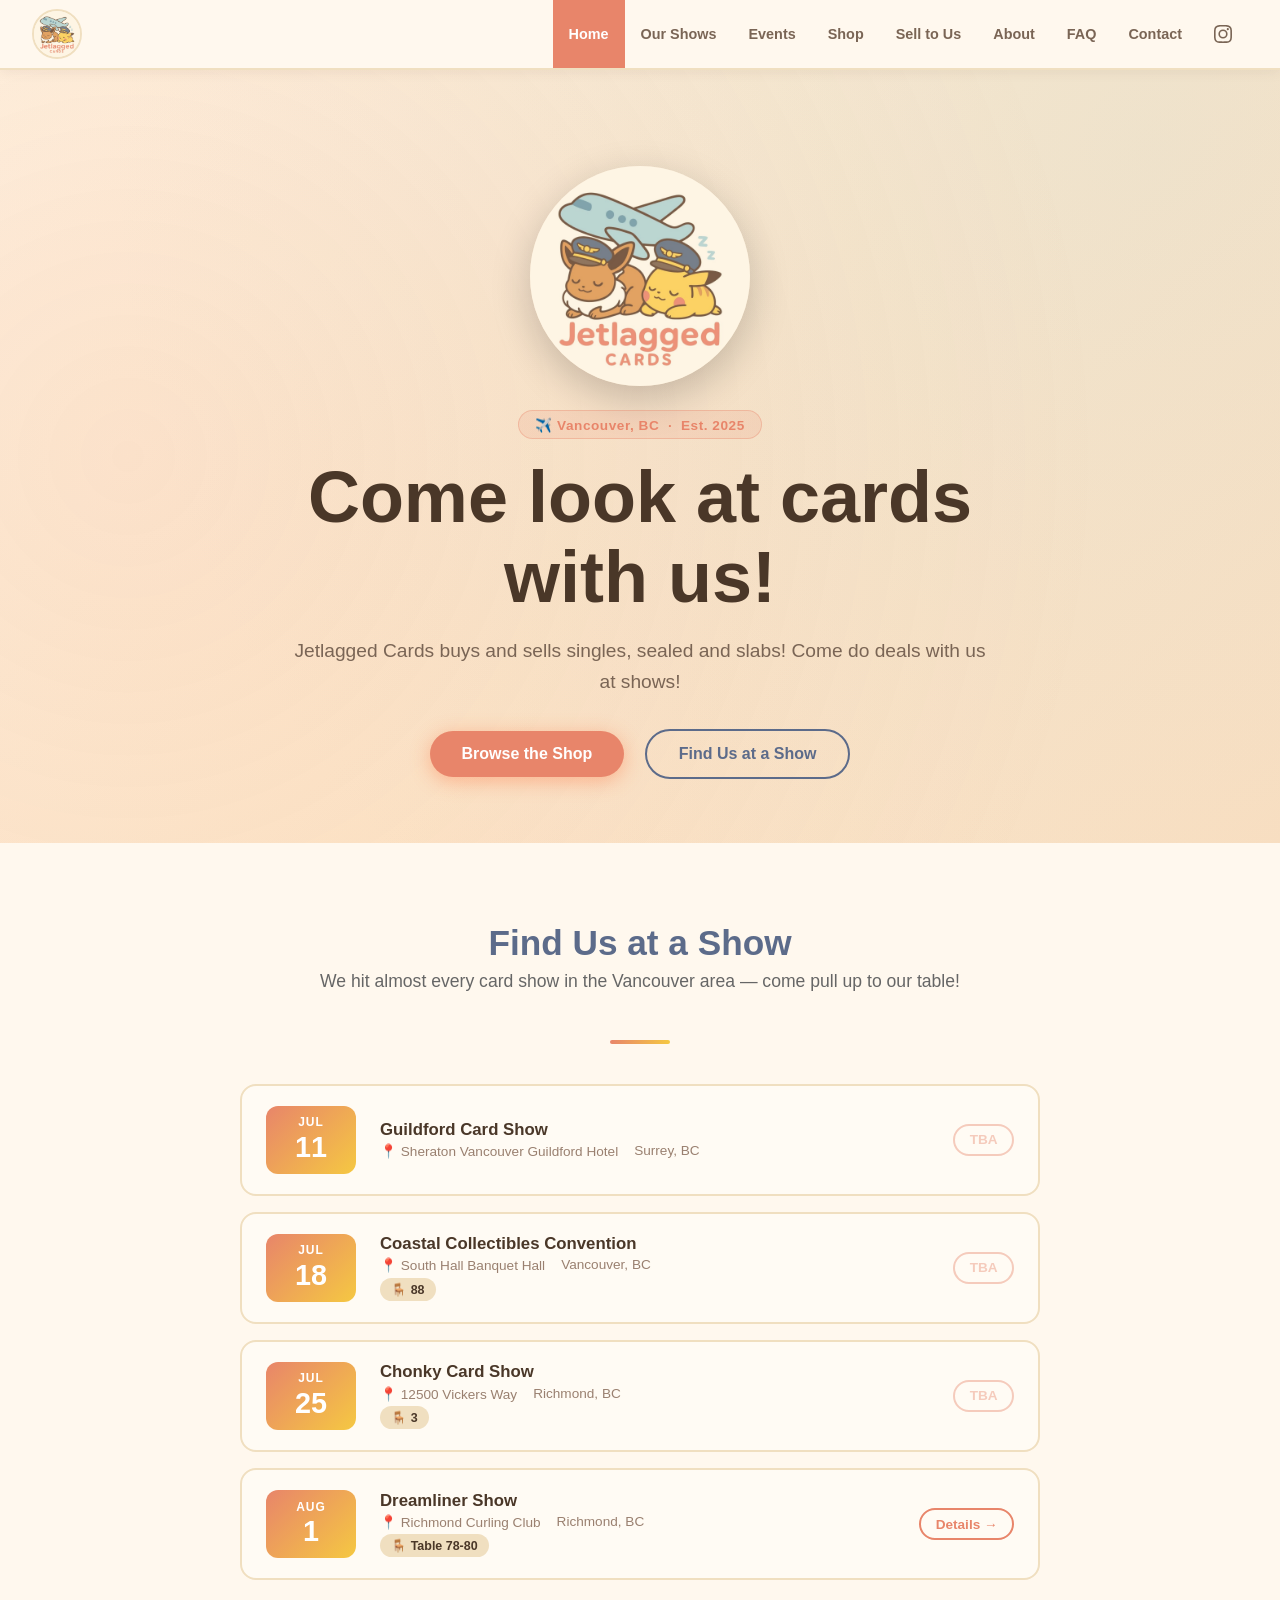
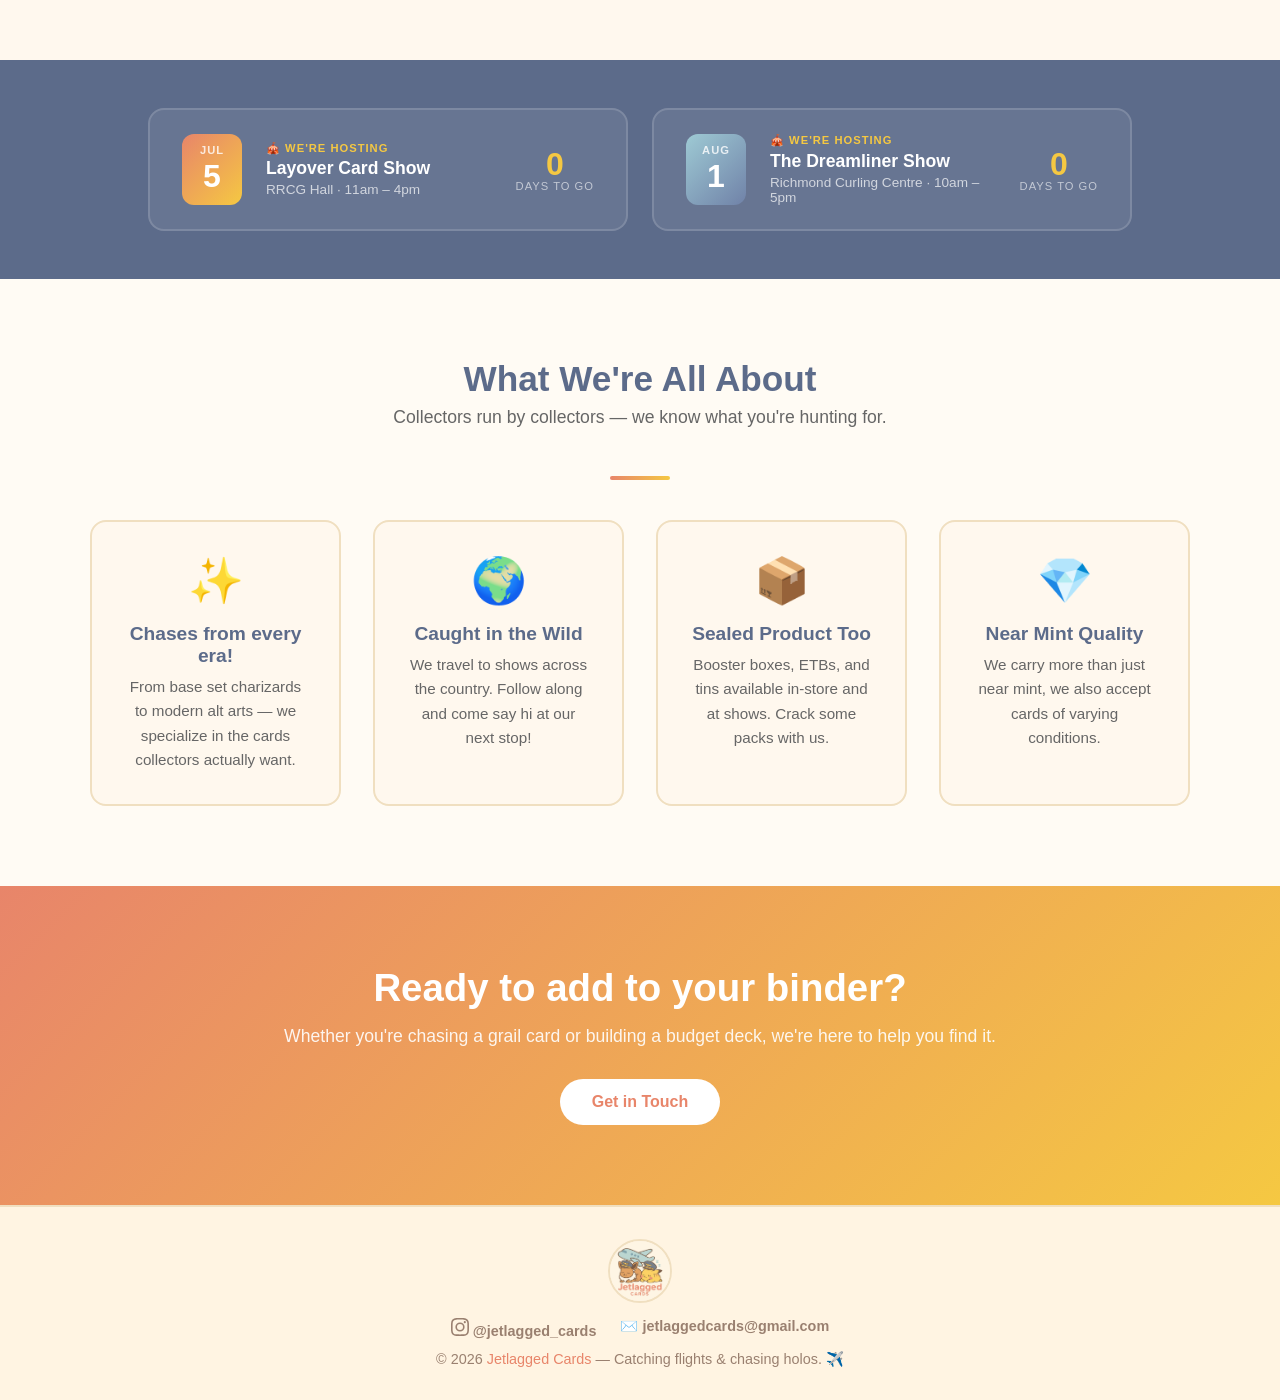
==== index.html @ 3ea0e9cb "Replace shop page items with under-construction banner Remove product grid, search, and category fil" ====
<!DOCTYPE html>
<html lang="en">
<head>
  <meta charset="UTF-8" />
  <meta name="viewport" content="width=device-width, initial-scale=1.0" />
  <title>Jetlagged Cards — Pokémon TCG Singles & Sealed</title>
  <link rel="icon" href="images/logo.jpg" type="image/jpeg" />
  <link rel="stylesheet" href="css/style.css" />
  <script src="https://identity.netlify.com/v1/netlify-identity-widget.js"></script>
</head>
<body>

<!-- NAV -->
<nav>
  <a href="#" class="nav-logo-img" data-page="home">
    <img src="images/logo.jpg" alt="Jetlagged Cards" class="nav-logo-img-el" />
  </a>
  <ul class="nav-links">
    <li><a href="#" data-page="home" class="active">Home</a></li>
    <li><a href="#" data-page="our-shows">Our Shows</a></li>
    <li><a href="#" data-page="events">Events</a></li>
    <li><a href="#" data-page="store">Shop</a></li>
    <li><a href="#" data-page="sell">Sell to Us</a></li>
    <li><a href="#" data-page="about">About</a></li>
    <li><a href="#" data-page="faq">FAQ</a></li>
    <li><a href="#" data-page="contact">Contact</a></li>
    <li><a href="https://instagram.com/jetlagged_cards" target="_blank" class="nav-instagram"><svg xmlns="http://www.w3.org/2000/svg" viewBox="0 0 24 24" class="ig-icon" fill="currentColor"><path d="M12 2.163c3.204 0 3.584.012 4.85.07 3.252.148 4.771 1.691 4.919 4.919.058 1.265.069 1.645.069 4.849 0 3.205-.012 3.584-.069 4.849-.149 3.225-1.664 4.771-4.919 4.919-1.266.058-1.644.07-4.85.07-3.204 0-3.584-.012-4.849-.07-3.26-.149-4.771-1.699-4.919-4.92-.058-1.265-.07-1.644-.07-4.849 0-3.204.013-3.583.07-4.849.149-3.227 1.664-4.771 4.919-4.919 1.266-.057 1.645-.069 4.849-.069zM12 0C8.741 0 8.333.014 7.053.072 2.695.272.273 2.69.073 7.052.014 8.333 0 8.741 0 12c0 3.259.014 3.668.072 4.948.2 4.358 2.618 6.78 6.98 6.98C8.333 23.986 8.741 24 12 24c3.259 0 3.668-.014 4.948-.072 4.354-.2 6.782-2.618 6.979-6.98.059-1.28.073-1.689.073-4.948 0-3.259-.014-3.667-.072-4.947-.196-4.354-2.617-6.78-6.979-6.98C15.668.014 15.259 0 12 0zm0 5.838a6.162 6.162 0 100 12.324 6.162 6.162 0 000-12.324zM12 16a4 4 0 110-8 4 4 0 010 8zm6.406-11.845a1.44 1.44 0 100 2.881 1.44 1.44 0 000-2.881z"/></svg></a></li>
  </ul>
  <button class="hamburger" id="hamburger" aria-label="Toggle menu">
    <span></span><span></span><span></span>
  </button>
</nav>

<!-- ===== HOME PAGE ===== -->
<div id="home" class="page active">

  <div class="hero">
    <div class="hero-content">
      <img src="images/logo.jpg" alt="Jetlagged Cards" class="hero-logo" />
      <div class="hero-tagline">✈️ Vancouver, BC &nbsp;·&nbsp; Est. 2025</div>
      <h1 id="hero-title">Loading…</h1>
      <p id="hero-subtitle"></p>
      <a href="#" class="btn btn-primary" id="hero-cta-primary" data-page="store"></a>
      <a href="#" class="btn btn-outline" id="hero-cta-secondary" data-scroll="shows-section"></a>
    </div>
  </div>

  <section class="shows-section" id="shows-section">
    <h2 class="section-title">Find Us at a Show</h2>
    <p class="section-subtitle">We hit almost every card show in the Vancouver area — come pull up to our table!</p>
    <div class="accent-line"></div>
    <div class="shows-list" id="shows-list"></div>
  </section>

  <!-- Hosted Shows Promo Banner -->
  <section class="hosted-promo" id="hosted-promo"></section>

  <section class="features">
    <h2 class="section-title">What We're All About</h2>
    <p class="section-subtitle">Collectors run by collectors — we know what you're hunting for.</p>
    <div class="accent-line"></div>
    <div class="features-grid" id="features-grid"></div>
  </section>

  <section id="cta-banner" style="background: linear-gradient(135deg, #e8856a, #f5c842); text-align: center; color: white; padding: 5rem 2rem;">
    <h2 id="banner-title" style="font-size: 2.4rem; font-weight: 900; margin-bottom: 1rem;"></h2>
    <p id="banner-subtitle" style="font-size: 1.1rem; opacity: 0.9; margin-bottom: 2rem;"></p>
    <a href="#" class="btn" id="banner-btn" style="background: white; color: var(--primary); font-weight: 700;" data-page="contact"></a>
  </section>

</div>

<!-- ===== OUR SHOWS PAGE ===== -->
<div id="our-shows" class="page">
  <div class="our-shows-header">
    <h1>🎪 Our Shows</h1>
    <p>We're hosting Vancouver card shows in 2026 — here's everything you need to know.</p>
    <a href="https://app.joinshowup.io/organizer/jetlagged-cards" target="_blank" class="showup-profile-link">View all our shows on ShowUp →</a>
  </div>
  <div id="hosted-shows-list"></div>
</div>

<!-- ===== EVENTS PAGE ===== -->
<div id="events" class="page">
  <div class="events-header">
    <h1>Events & Tournaments</h1>
    <p>Show up, battle it out, and maybe walk away with something rare.</p>
  </div>
  <div class="events-grid" id="events-grid"></div>
</div>

<!-- ===== STORE PAGE ===== -->
<div id="store" class="page">
  <div class="store-header">
    <h1>The Card Shop</h1>
  </div>
  <div class="under-construction">
    <div class="under-construction-icon">🚧</div>
    <h2>Under Construction</h2>
    <p>Our online shop is being built. Check back soon — in the meantime, come find us at a show!</p>
    <a href="#" class="btn btn-primary" data-page="our-shows">Find Us at a Show</a>
  </div>
</div>

<!-- ===== SELL TO US PAGE ===== -->
<div id="sell" class="page">
  <div class="sell-header">
    <h1>Sell to Us</h1>
    <p>We pay fair market prices — bring your cards to any show or reach out online.</p>
  </div>

  <div class="sell-layout">

    <!-- Left col: how it works + conditions -->
    <div class="sell-info">
      <p id="buying-intro" class="sell-intro"></p>

      <h3 class="sell-subheading">✅ Conditions We Accept</h3>
      <ul class="conditions-list" id="conditions-list"></ul>
      <p id="condition-note" class="condition-note"></p>

      <h3 class="sell-subheading">📬 How to Reach Us</h3>
      <p id="contact-note" class="sell-contact-note"></p>

      <form class="contact-form sell-form" id="sellForm" style="margin-top: 2rem;">
        <div class="form-group">
          <label>Your Name</label>
          <input type="text" placeholder="Ash Ketchum" required />
        </div>
        <div class="form-row">
          <div class="form-group">
            <label>Email Address</label>
            <input type="email" placeholder="ash@pokemonmaster.com" required />
          </div>
          <div class="form-group">
            <label>Phone Number</label>
            <input type="tel" placeholder="+1 (604) 555-0100" required />
          </div>
        </div>
        <div class="form-group">
          <label>Collectr Portfolio Link</label>
          <input type="url" placeholder="https://app.collectr.gg/u/yourprofile" required />
          <span class="form-hint">We'll use this to pull your card list automatically.</span>
        </div>
        <button type="submit" class="submit-btn">Send Offer →</button>
      </form>
    </div>

    <!-- Right col: want list -->
    <div class="wantlist-col">
      <h3 class="sell-subheading">🔥 Current Want List</h3>
      <p style="color:#9a8070; font-size:0.9rem; margin-bottom:1.5rem;">Cards we're actively hunting — if you have these, we definitely want to talk.</p>
      <div id="wantlist"></div>
    </div>

  </div>
</div>

<!-- ===== CONTACT PAGE ===== -->
<div id="contact" class="page">
  <div class="contact-header">
    <h1>Send Us a Message</h1>
    <p>Chasing a grail? Got a trade offer? We're all ears.</p>
  </div>
  <div class="contact-layout">
    <div class="contact-info">
      <h2>Let's talk cards.</h2>
      <p>Whether you're looking for a specific card, want to know our show schedule, or just want to geek out about the TCG — reach out, we love hearing from fellow collectors.</p>
      <div class="info-item">
        <div class="info-icon" style="background:#fff0e8;">📍</div>
        <div><h4>Based In</h4><p>Vancouver, BC, Canada</p></div>
      </div>
      <div class="info-item">
        <div class="info-icon" style="background:#fff8e8;">✉️</div>
        <div><h4>Email</h4><p>jetlaggedcards@gmail.com</p></div>
      </div>
      <div class="info-item">
        <div class="info-icon" style="background:#e8fff9;">📸</div>
        <div><h4>Instagram</h4><p>@jetlagged_cards</p></div>
      </div>
      <div class="info-item">
        <div class="info-icon" style="background:#f0e8ff;">🕐</div>
        <div><h4>Response Time</h4><p>Usually within 24 hours<br/>(We might be at a show!)</p></div>
      </div>
    </div>
    <form class="contact-form" id="contactForm">
      <div class="form-row">
        <div class="form-group">
          <label>First Name</label>
          <input type="text" placeholder="Ash" required />
        </div>
        <div class="form-group">
          <label>Last Name</label>
          <input type="text" placeholder="Ketchum" required />
        </div>
      </div>
      <div class="form-group">
        <label>Email Address</label>
        <input type="email" placeholder="ash@pokemonmaster.com" required />
      </div>
      <div class="form-group">
        <label>What's this about?</label>
        <select required>
          <option value="" disabled selected>Pick a topic…</option>
          <option>Looking for a Specific Card</option>
          <option>Trade Inquiry</option>
          <option>Show / Event Question</option>
          <option>Order & Shipping</option>
          <option>Wholesale / Partnership</option>
          <option>Just Saying Hi!</option>
        </select>
      </div>
      <div class="form-group">
        <label>Message</label>
        <textarea placeholder="Tell us what you're hunting for, or just say hi…" required></textarea>
      </div>
      <button type="submit" class="submit-btn">Send It →</button>
    </form>
  </div>
</div>

<!-- ===== ABOUT PAGE ===== -->
<div id="about" class="page">
  <div class="about-header">
    <h1>About Us</h1>
    <p id="about-tagline"></p>
  </div>
  <div class="about-story" id="about-story"></div>
  <section class="features" style="background: #fff8f0;">
    <h2 class="section-title">What We Stand For</h2>
    <div class="accent-line"></div>
    <div class="features-grid" id="about-values"></div>
  </section>
  <div class="about-cta">
    <p id="about-cta-text"></p>
    <a href="#" class="btn btn-primary" data-page="our-shows">Find Us at a Show</a>
  </div>
</div>

<!-- ===== FAQ PAGE ===== -->
<div id="faq" class="page">
  <div class="faq-header">
    <h1>Frequently Asked Questions</h1>
    <p>Everything you need to know before you come find us.</p>
  </div>
  <div class="faq-list" id="faq-list"></div>
</div>


<!-- FOOTER -->
<footer>
  <img src="images/logo.jpg" alt="Jetlagged Cards" class="footer-logo" />
  <div class="footer-links">
    <a href="https://instagram.com/jetlagged_cards" target="_blank"><svg xmlns="http://www.w3.org/2000/svg" viewBox="0 0 24 24" class="ig-icon" fill="currentColor"><path d="M12 2.163c3.204 0 3.584.012 4.85.07 3.252.148 4.771 1.691 4.919 4.919.058 1.265.069 1.645.069 4.849 0 3.205-.012 3.584-.069 4.849-.149 3.225-1.664 4.771-4.919 4.919-1.266.058-1.644.07-4.85.07-3.204 0-3.584-.012-4.849-.07-3.26-.149-4.771-1.699-4.919-4.92-.058-1.265-.07-1.644-.07-4.849 0-3.204.013-3.583.07-4.849.149-3.227 1.664-4.771 4.919-4.919 1.266-.057 1.645-.069 4.849-.069zM12 0C8.741 0 8.333.014 7.053.072 2.695.272.273 2.69.073 7.052.014 8.333 0 8.741 0 12c0 3.259.014 3.668.072 4.948.2 4.358 2.618 6.78 6.98 6.98C8.333 23.986 8.741 24 12 24c3.259 0 3.668-.014 4.948-.072 4.354-.2 6.782-2.618 6.979-6.98.059-1.28.073-1.689.073-4.948 0-3.259-.014-3.667-.072-4.947-.196-4.354-2.617-6.78-6.979-6.98C15.668.014 15.259 0 12 0zm0 5.838a6.162 6.162 0 100 12.324 6.162 6.162 0 000-12.324zM12 16a4 4 0 110-8 4 4 0 010 8zm6.406-11.845a1.44 1.44 0 100 2.881 1.44 1.44 0 000-2.881z"/></svg> @jetlagged_cards</a>
    <a href="mailto:jetlaggedcards@gmail.com">✉️ jetlaggedcards@gmail.com</a>
  </div>
  <p>© 2026 <span>Jetlagged Cards</span> — Catching flights & chasing holos. ✈️</p>
</footer>

<div class="toast" id="toast"></div>
<script src="js/main.js"></script>
</body>
</html>
---- css/style.css ----
:root {
  --primary: #e8856a;
  --secondary: #f5c842;
  --accent: #9ecad4;
  --dark: #5c6b8a;
  --light: #faf0dc;
  --text: #4a3728;
  --nav-height: 70px;
}

* { margin: 0; padding: 0; box-sizing: border-box; }

body {
  font-family: 'Segoe UI', sans-serif;
  color: var(--text);
  background: var(--light);
}

/* NAV */
nav {
  position: fixed;
  top: 0; left: 0; right: 0;
  height: var(--nav-height);
  background: #fff8ee;
  border-bottom: 2px solid #f0dfc0;
  display: flex;
  align-items: center;
  justify-content: space-between;
  padding: 0 2rem;
  z-index: 1000;
  box-shadow: 0 2px 12px rgba(92,59,46,0.08);
}

.nav-logo-img {
  display: flex;
  align-items: center;
  text-decoration: none;
}

.nav-logo-img-el {
  height: 50px;
  width: 50px;
  border-radius: 50%;
  object-fit: cover;
  border: 2px solid #f0dfc0;
}

.hero-logo {
  width: 220px;
  height: 220px;
  border-radius: 50%;
  object-fit: cover;
  border: none;
  box-shadow: 0 12px 40px rgba(0,0,0,0.2);
  margin: 0 auto 1.5rem;
  display: block;
}

.footer-logo {
  width: 64px;
  height: 64px;
  border-radius: 50%;
  object-fit: cover;
  margin-bottom: 0.75rem;
  border: 2px solid #f0dfc0;
}

.nav-links {
  display: flex;
  gap: 0;
  list-style: none;
  height: 100%;
  align-items: stretch;
}

.nav-links li {
  display: flex;
  align-items: stretch;
}

.nav-links a {
  color: #7a6555;
  text-decoration: none;
  padding: 0 1rem;
  font-weight: 600;
  font-size: 0.9rem;
  transition: all 0.2s;
  display: flex;
  align-items: center;
  border-radius: 0;
}

.nav-links a:hover, .nav-links a.active {
  color: #fff;
  background: var(--primary);
}

/* PAGES */
.page { display: none; padding-top: var(--nav-height); min-height: 100vh; }
.page.active { display: block; }

/* HERO */
.hero {
  background: linear-gradient(135deg, #fff4e2 0%, #fde8cc 50%, #fcdfc0 100%);
  color: var(--text);
  padding: 6rem 2rem 4rem;
  text-align: center;
  position: relative;
  overflow: hidden;
}

.hero::before {
  content: '';
  position: absolute;
  top: -50%; left: -50%;
  width: 200%; height: 200%;
  background: radial-gradient(circle at 30% 50%, rgba(232,133,106,0.12) 0%, transparent 50%),
              radial-gradient(circle at 70% 30%, rgba(158,202,212,0.15) 0%, transparent 50%);
  animation: pulse 8s ease-in-out infinite;
}

@keyframes pulse {
  0%, 100% { transform: scale(1); }
  50% { transform: scale(1.05); }
}

.hero-content { position: relative; z-index: 1; max-width: 700px; margin: 0 auto; }

.hero h1 {
  font-size: clamp(2.5rem, 6vw, 4.5rem);
  font-weight: 900;
  line-height: 1.1;
  margin-bottom: 1.2rem;
}

.hero h1 .highlight { color: var(--secondary); }

.hero p {
  font-size: 1.2rem;
  color: #7a6555;
  margin-bottom: 2rem;
  line-height: 1.6;
}

.hero-tagline {
  display: inline-block;
  background: rgba(232,133,106,0.15);
  color: var(--primary);
  font-size: 0.85rem;
  font-weight: 700;
  letter-spacing: 0.04em;
  padding: 0.35rem 1rem;
  border-radius: 50px;
  margin-bottom: 1.2rem;
  border: 1px solid rgba(232,133,106,0.35);
}

.btn {
  display: inline-block;
  padding: 0.85rem 2rem;
  border-radius: 50px;
  font-weight: 700;
  font-size: 1rem;
  text-decoration: none;
  cursor: pointer;
  border: none;
  transition: all 0.25s;
}

.btn-primary {
  background: var(--primary);
  color: white;
  box-shadow: 0 4px 20px rgba(255,107,53,0.4);
}

.btn-primary:hover { transform: translateY(-2px); box-shadow: 0 8px 30px rgba(255,107,53,0.5); }

.btn-outline {
  background: transparent;
  color: var(--dark);
  border: 2px solid var(--dark);
  margin-left: 1rem;
}

.btn-outline:hover { background: var(--dark); color: white; }

@media (max-width: 600px) {
  .hero .btn {
    display: block;
    width: 100%;
    margin-left: 0;
    text-align: center;
    box-sizing: border-box;
  }
  .hero .btn + .btn { margin-top: 0.75rem; }
}

/* SECTIONS */
section { padding: 5rem 2rem; }

.section-title {
  text-align: center;
  font-size: 2.2rem;
  font-weight: 800;
  margin-bottom: 0.5rem;
  color: var(--dark);
}

.section-subtitle {
  text-align: center;
  color: #666;
  margin-bottom: 3rem;
  font-size: 1.1rem;
}

.accent-line {
  width: 60px;
  height: 4px;
  background: linear-gradient(to right, var(--primary), var(--secondary));
  border-radius: 2px;
  margin: 0.5rem auto 2.5rem;
}

/* FEATURES */
.features { background: #fffbf4; }

.features-grid {
  display: grid;
  grid-template-columns: repeat(auto-fit, minmax(240px, 1fr));
  gap: 2rem;
  max-width: 1100px;
  margin: 0 auto;
}

.feature-card {
  background: #fff8ee;
  border-radius: 16px;
  padding: 2rem;
  text-align: center;
  transition: transform 0.25s, box-shadow 0.25s;
  border: 2px solid #f0dfc0;
}

.feature-card:hover {
  transform: translateY(-6px);
  box-shadow: 0 12px 40px rgba(232,133,106,0.15);
  border-color: var(--primary);
}

.feature-icon {
  font-size: 2.8rem;
  margin-bottom: 1rem;
  display: block;
}

.feature-card h3 { font-size: 1.2rem; margin-bottom: 0.5rem; color: var(--dark); }
.feature-card p { color: #666; line-height: 1.6; font-size: 0.95rem; }

/* SHOWS */
.shows-section { background: #fff8ee; }

.shows-list {
  max-width: 800px;
  margin: 0 auto;
  display: flex;
  flex-direction: column;
  gap: 1rem;
}

.show-row {
  display: grid;
  grid-template-columns: 90px 1fr auto;
  align-items: center;
  gap: 1.5rem;
  background: #fffbf4;
  border: 2px solid #f0dfc0;
  border-radius: 16px;
  padding: 1.25rem 1.5rem;
  transition: transform 0.2s, box-shadow 0.2s;
}

.show-row:hover {
  transform: translateY(-3px);
  box-shadow: 0 8px 24px rgba(232,133,106,0.15);
  border-color: var(--primary);
}

.show-date-box {
  background: linear-gradient(135deg, #e8856a, #f5c842);
  border-radius: 12px;
  padding: 0.6rem 0.5rem;
  text-align: center;
  color: white;
  line-height: 1.2;
}

.show-date-box .month {
  font-size: 0.75rem;
  font-weight: 700;
  text-transform: uppercase;
  letter-spacing: 1px;
}

.show-date-box .day {
  font-size: 1.8rem;
  font-weight: 900;
}

.show-info h3 {
  font-size: 1.05rem;
  font-weight: 700;
  color: var(--text);
  margin-bottom: 0.2rem;
}

.show-meta {
  font-size: 0.85rem;
  color: #9a8070;
  display: flex;
  flex-wrap: wrap;
  gap: 0.5rem 1rem;
}

.show-table-badge {
  display: inline-block;
  background: #f0dfc0;
  color: var(--text);
  font-size: 0.78rem;
  font-weight: 700;
  padding: 0.25rem 0.7rem;
  border-radius: 20px;
  margin-top: 0.3rem;
}

.show-link {
  font-size: 0.85rem;
  font-weight: 700;
  color: var(--primary);
  text-decoration: none;
  white-space: nowrap;
  border: 2px solid var(--primary);
  padding: 0.4rem 0.9rem;
  border-radius: 20px;
  transition: all 0.2s;
}

.show-link:hover {
  background: var(--primary);
  color: white;
}

@media (max-width: 600px) {
  .show-row { grid-template-columns: 70px 1fr; }
  .show-link { display: none; }
}

/* EVENTS PAGE */
.events-header {
  background: linear-gradient(135deg, #f5c842, #e8856a);
  padding: 4rem 2rem;
  text-align: center;
  color: white;
}

.events-header h1 { font-size: 3rem; font-weight: 900; }
.events-header p { font-size: 1.1rem; opacity: 0.9; margin-top: 0.5rem; }

.events-grid {
  display: grid;
  grid-template-columns: repeat(auto-fit, minmax(300px, 1fr));
  gap: 1.5rem;
  max-width: 1100px;
  margin: 0 auto;
  padding: 3rem 2rem;
}

.event-card {
  background: white;
  border-radius: 16px;
  overflow: hidden;
  box-shadow: 0 4px 20px rgba(0,0,0,0.08);
  transition: transform 0.25s;
}

.event-card:hover { transform: translateY(-4px); }

.event-banner {
  height: 8px;
}

.event-card-body { padding: 1.5rem; }

.event-date {
  display: inline-block;
  background: var(--secondary);
  color: var(--dark);
  font-weight: 700;
  font-size: 0.85rem;
  padding: 0.25rem 0.75rem;
  border-radius: 20px;
  margin-bottom: 0.75rem;
}

.event-card h3 { font-size: 1.2rem; margin-bottom: 0.5rem; color: var(--dark); }
.event-card p { color: #666; font-size: 0.95rem; line-height: 1.5; margin-bottom: 1rem; }

.event-meta {
  display: flex;
  gap: 1rem;
  font-size: 0.85rem;
  color: #888;
  margin-bottom: 1rem;
}

/* STORE PAGE */
.store-header {
  background: linear-gradient(135deg, #9ecad4, #7082a8);
  padding: 4rem 2rem;
  text-align: center;
  color: white;
}

.store-header h1 { font-size: 3rem; font-weight: 900; }
.store-header p { font-size: 1.1rem; opacity: 0.9; margin-top: 0.5rem; }

.under-construction {
  max-width: 560px;
  margin: 4rem auto;
  padding: 3rem 2rem;
  text-align: center;
  background: var(--light);
  border: 2px dashed var(--primary);
  border-radius: 16px;
}
.under-construction-icon { font-size: 3.5rem; line-height: 1; }
.under-construction h2 {
  font-size: 2rem;
  font-weight: 900;
  color: var(--primary);
  margin-top: 1rem;
}
.under-construction p {
  font-size: 1.1rem;
  color: var(--text);
  opacity: 0.85;
  margin: 0.75rem auto 2rem;
  max-width: 42ch;
}

.store-search-wrap {
  max-width: 480px;
  margin: 2rem auto 0;
  padding: 0 2rem;
}

.store-search-wrap input {
  width: 100%;
  padding: 0.8rem 1.2rem;
  border: 2px solid #f0dfc0;
  border-radius: 50px;
  font-size: 1rem;
  outline: none;
  background: white;
  color: var(--dark);
  box-sizing: border-box;
  transition: border-color 0.2s;
}

.store-search-wrap input:focus { border-color: var(--primary); }

.store-filters {
  display: flex;
  gap: 0.5rem;
  justify-content: center;
  flex-wrap: wrap;
  padding: 2rem 2rem 0;
}

.filter-btn {
  padding: 0.5rem 1.25rem;
  border-radius: 50px;
  border: 2px solid #ddd;
  background: white;
  cursor: pointer;
  font-weight: 600;
  font-size: 0.9rem;
  transition: all 0.2s;
  color: var(--text);
}

.filter-btn.active, .filter-btn:hover {
  background: var(--primary);
  border-color: var(--primary);
  color: white;
}

.store-grid {
  display: grid;
  grid-template-columns: repeat(auto-fill, minmax(260px, 1fr));
  gap: 1.5rem;
  max-width: 1200px;
  margin: 0 auto;
  padding: 2rem;
}

.product-card {
  background: white;
  border-radius: 16px;
  overflow: hidden;
  box-shadow: 0 4px 20px rgba(0,0,0,0.08);
  transition: transform 0.25s;
}

.product-card:hover { transform: translateY(-4px); }

.product-img {
  height: 200px;
  display: flex;
  align-items: center;
  justify-content: center;
  font-size: 4rem;
}

.product-body { padding: 1.25rem; }

.product-tag {
  font-size: 0.75rem;
  font-weight: 700;
  color: var(--accent);
  text-transform: uppercase;
  letter-spacing: 1px;
}

.product-body h3 { margin: 0.3rem 0; font-size: 1.05rem; color: var(--dark); }
.product-body p { font-size: 0.88rem; color: #666; margin-bottom: 1rem; }

.product-footer {
  display: flex;
  align-items: center;
  justify-content: space-between;
}

.price { font-size: 1.3rem; font-weight: 800; color: var(--primary); }

.add-btn {
  background: var(--dark);
  color: white;
  border: none;
  padding: 0.5rem 1rem;
  border-radius: 8px;
  cursor: pointer;
  font-weight: 600;
  font-size: 0.9rem;
  transition: background 0.2s;
}

.add-btn:hover { background: var(--primary); }

.product-card { border: 2px solid #f0dfc0; }
.product-card:hover { box-shadow: 0 12px 40px rgba(232,133,106,0.15); }

/* CONTACT PAGE */
.contact-header {
  background: linear-gradient(135deg, #7082a8, #9ecad4);
  padding: 4rem 2rem;
  text-align: center;
  color: white;
}

.contact-header h1 { font-size: 3rem; font-weight: 900; }
.contact-header p { opacity: 0.9; margin-top: 0.5rem; }

.contact-layout {
  display: grid;
  grid-template-columns: 1fr 1.5fr;
  gap: 3rem;
  max-width: 1000px;
  margin: 0 auto;
  padding: 4rem 2rem;
}

.hamburger {
  display: none;
  flex-direction: column;
  gap: 5px;
  background: none;
  border: none;
  cursor: pointer;
  padding: 0.4rem;
}

.hamburger span {
  display: block;
  width: 24px;
  height: 3px;
  background: var(--text);
  border-radius: 2px;
  transition: all 0.25s;
}

@media (max-width: 768px) {
  .contact-layout { grid-template-columns: 1fr; }

  .hamburger { display: flex; }

  .nav-links {
    display: none;
    position: fixed;
    top: var(--nav-height);
    left: 0; right: 0;
    background: #fff8ee;
    border-bottom: 2px solid #f0dfc0;
    flex-direction: column;
    padding: 0.4rem 0 0.6rem;
    gap: 0;
    box-shadow: 0 8px 24px rgba(92,59,46,0.12);
    z-index: 999;
  }

  .nav-links.open { display: flex; }

  .nav-links li {
    display: block;
    border-bottom: 1px solid #f0dfc0;
  }

  .nav-links li:last-child { border-bottom: none; }

  .nav-links a {
    display: block;
    padding: 0.85rem 1.5rem;
    font-size: 1rem;
    font-weight: 500;
    border-left: 3px solid transparent;
    color: #7a6555;
    background: none;
    height: auto;
    line-height: 1.4;
  }

  .nav-links a:hover,
  .nav-links a.active {
    background: #fff0e8;
    color: var(--primary);
    border-left-color: var(--primary);
  }

  /* Instagram icon — separated by a top rule */
  .nav-links li:last-child {
    border-top: 1px solid #f0dfc0;
    margin-top: 0.25rem;
    padding-top: 0.25rem;
  }

  .nav-links .nav-instagram {
    display: flex;
    align-items: center;
    padding: 0.75rem 1.5rem;
    gap: 0.6rem;
    border-left: 3px solid transparent;
  }

  .nav-links .nav-instagram::after {
    content: "@jetlagged_cards";
    font-size: 0.9rem;
    font-weight: 500;
    color: #7a6555;
  }

  .nav-links .nav-instagram:hover,
  .nav-links .nav-instagram.active {
    background: #fff0e8;
    border-left-color: var(--primary);
  }

  .nav-links .nav-instagram:hover::after { color: var(--primary); }
}

.contact-info h2 { font-size: 1.6rem; margin-bottom: 1rem; color: var(--dark); }
.contact-info p { color: #666; line-height: 1.7; margin-bottom: 2rem; }

.info-item {
  display: flex;
  align-items: flex-start;
  gap: 1rem;
  margin-bottom: 1.5rem;
}

.info-icon {
  width: 44px;
  height: 44px;
  border-radius: 10px;
  display: flex;
  align-items: center;
  justify-content: center;
  font-size: 1.2rem;
  flex-shrink: 0;
}

.info-item h4 { font-size: 0.9rem; color: #888; text-transform: uppercase; letter-spacing: 1px; }
.info-item p { color: var(--dark); font-weight: 500; margin: 0; font-size: 0.95rem; }

.contact-form {
  background: white;
  border-radius: 20px;
  padding: 2.5rem;
  box-shadow: 0 8px 40px rgba(0,0,0,0.1);
}

.form-group { margin-bottom: 1.25rem; }

.form-group label {
  display: block;
  font-weight: 600;
  margin-bottom: 0.4rem;
  color: var(--dark);
  font-size: 0.9rem;
}

.form-group input,
.form-group textarea,
.form-group select {
  width: 100%;
  padding: 0.8rem 1rem;
  border: 2px solid #e8e8e8;
  border-radius: 10px;
  font-size: 0.95rem;
  font-family: inherit;
  transition: border-color 0.2s;
  color: var(--text);
}

.form-group input:focus,
.form-group textarea:focus,
.form-group select:focus {
  outline: none;
  border-color: var(--primary);
}

.form-group textarea { resize: vertical; min-height: 120px; }

.form-row { display: grid; grid-template-columns: 1fr 1fr; gap: 1rem; }

.form-hint {
  display: block;
  font-size: 0.78rem;
  color: #9a8070;
  margin-top: 0.4rem;
}

.submit-btn {
  width: 100%;
  padding: 1rem;
  background: linear-gradient(135deg, var(--primary), var(--secondary));
  color: white;
  border: none;
  border-radius: 10px;
  font-size: 1rem;
  font-weight: 700;
  cursor: pointer;
  transition: opacity 0.2s, transform 0.2s;
}

.submit-btn:hover { opacity: 0.9; transform: translateY(-1px); }

/* TOAST */
.toast {
  position: fixed;
  bottom: 2rem;
  right: 2rem;
  background: var(--dark);
  color: white;
  padding: 1rem 1.5rem;
  border-radius: 12px;
  font-weight: 600;
  z-index: 9999;
  transform: translateY(100px);
  opacity: 0;
  transition: all 0.3s;
  box-shadow: 0 8px 30px rgba(0,0,0,0.2);
}

.toast.show { transform: translateY(0); opacity: 1; }

/* ── OUR SHOWS PAGE ──────────────────────────────────────────────────────── */

.our-shows-header {
  background: linear-gradient(135deg, #e8856a, #f5c842);
  padding: 4rem 2rem;
  text-align: center;
  color: white;
}

.our-shows-header h1 { font-size: 3rem; font-weight: 900; }
.our-shows-header p { font-size: 1.1rem; opacity: 0.9; margin-top: 0.5rem; }

.showup-profile-link {
  display: inline-block;
  margin-top: 1.25rem;
  background: rgba(255,255,255,0.2);
  color: white;
  text-decoration: none;
  font-weight: 700;
  font-size: 0.9rem;
  padding: 0.6rem 1.4rem;
  border-radius: 50px;
  border: 2px solid rgba(255,255,255,0.5);
  transition: background 0.2s, border-color 0.2s;
}

.showup-profile-link:hover {
  background: rgba(255,255,255,0.35);
  border-color: white;
}

/* Home promo strip for hosted shows */
.hosted-promo {
  background: var(--dark);
  padding: 3rem 2rem;
  display: flex;
  gap: 1.5rem;
  justify-content: center;
  flex-wrap: wrap;
}

.promo-card {
  background: rgba(255,255,255,0.07);
  border: 2px solid rgba(255,255,255,0.15);
  border-radius: 16px;
  padding: 1.5rem 2rem;
  color: white;
  display: flex;
  align-items: center;
  gap: 1.5rem;
  flex: 1;
  min-width: 280px;
  max-width: 480px;
  transition: border-color 0.2s, transform 0.2s;
  cursor: pointer;
  text-decoration: none;
}

.promo-card:hover {
  border-color: var(--secondary);
  transform: translateY(-3px);
}

.promo-date-box {
  border-radius: 12px;
  padding: 0.6rem 0.8rem;
  text-align: center;
  line-height: 1.2;
  flex-shrink: 0;
  min-width: 60px;
}

.promo-date-box .month { font-size: 0.7rem; font-weight: 700; text-transform: uppercase; letter-spacing: 1px; color: rgba(255,255,255,0.8); }
.promo-date-box .day   { font-size: 2rem; font-weight: 900; color: white; }

.promo-text { flex: 1; }
.promo-text .promo-label { font-size: 0.7rem; font-weight: 700; text-transform: uppercase; letter-spacing: 1px; color: var(--secondary); margin-bottom: 0.2rem; }
.promo-text h3 { font-size: 1.1rem; font-weight: 800; margin-bottom: 0.2rem; }
.promo-text p  { font-size: 0.85rem; color: rgba(255,255,255,0.7); }

.promo-countdown {
  text-align: center;
  flex-shrink: 0;
}

.promo-countdown .days-num { font-size: 2rem; font-weight: 900; color: var(--secondary); line-height: 1; }
.promo-countdown .days-label { font-size: 0.7rem; color: rgba(255,255,255,0.6); text-transform: uppercase; letter-spacing: 1px; }

/* Full show cards on Our Shows page */
.hosted-show-card {
  max-width: 900px;
  margin: 3rem auto;
  padding: 0 2rem;
}

.show-card-inner {
  border-radius: 20px;
  overflow: hidden;
  box-shadow: 0 8px 40px rgba(0,0,0,0.1);
  border: 2px solid #f0dfc0;
}

.show-card-banner {
  padding: 2.5rem 2.5rem 2rem;
  color: white;
  position: relative;
}

.show-card-banner .show-badge {
  display: inline-block;
  background: rgba(255,255,255,0.2);
  border-radius: 20px;
  padding: 0.3rem 0.9rem;
  font-size: 0.8rem;
  font-weight: 700;
  text-transform: uppercase;
  letter-spacing: 1px;
  margin-bottom: 0.75rem;
}

.show-card-banner h2 { font-size: 2rem; font-weight: 900; margin-bottom: 0.5rem; }

.show-card-meta {
  display: flex;
  flex-wrap: wrap;
  gap: 0.5rem 1.5rem;
  font-size: 0.95rem;
  opacity: 0.9;
}

.show-countdown-strip {
  background: rgba(0,0,0,0.18);
  padding: 1rem 2.5rem;
  display: flex;
  align-items: center;
  gap: 1rem;
}

.countdown-boxes {
  display: flex;
  gap: 0.5rem;
}

.cbox {
  background: white;
  border-radius: 8px;
  padding: 0.4rem 0.7rem;
  text-align: center;
  min-width: 52px;
  box-shadow: 0 2px 6px rgba(0,0,0,0.15);
}

.cbox .cnum { font-size: 1.4rem; font-weight: 900; color: var(--primary); line-height: 1; display: block; }
.cbox .clabel { font-size: 0.6rem; text-transform: uppercase; letter-spacing: 1px; color: #9a8070; }

.show-card-body {
  background: #fffbf4;
  padding: 2.5rem;
  display: grid;
  grid-template-columns: 1fr 1fr;
  gap: 2.5rem;
}

@media (max-width: 640px) {
  .show-card-body { grid-template-columns: 1fr; }
  .show-card-banner h2 { font-size: 1.5rem; }
}

.show-description { color: #7a6555; line-height: 1.7; margin-bottom: 1.5rem; font-size: 0.95rem; }

.highlights-list { list-style: none; display: flex; flex-direction: column; gap: 0.5rem; margin-bottom: 1.5rem; }
.highlights-list li { font-size: 0.9rem; color: var(--text); display: flex; align-items: center; gap: 0.5rem; }
.highlights-list li::before { content: '✓'; color: var(--primary); font-weight: 900; }

.show-section-label {
  font-size: 0.75rem;
  font-weight: 700;
  text-transform: uppercase;
  letter-spacing: 1px;
  color: var(--primary);
  margin-bottom: 0.75rem;
}

.vendor-box {
  background: white;
  border: 2px solid #f0dfc0;
  border-radius: 14px;
  padding: 1.5rem;
}

.vendor-price {
  font-size: 2rem;
  font-weight: 900;
  color: var(--primary);
  margin-bottom: 0.25rem;
}

.vendor-spots {
  font-size: 0.85rem;
  color: #9a8070;
  margin-bottom: 1rem;
}

.vendor-desc {
  font-size: 0.88rem;
  color: #7a6555;
  line-height: 1.6;
  margin-bottom: 1.5rem;
}

/* Vendor tier pricing chips */
.vendor-tiers-grid {
  display: grid;
  grid-template-columns: repeat(3, 1fr);
  gap: 0.75rem;
  margin: 1rem 0;
}

.vendor-tier-chip {
  border: 2px solid #f0dfc0;
  border-radius: 12px;
  padding: 0.85rem 0.5rem;
  text-align: center;
  background: #fffaf5;
}

.vendor-tier-chip.sold-out {
  background: #f5f0eb;
  border-color: #e0d5c8;
  opacity: 0.65;
}

.tier-name {
  font-size: 0.75rem;
  font-weight: 700;
  text-transform: uppercase;
  letter-spacing: 0.05em;
  color: #9a8070;
  margin-bottom: 0.3rem;
}

.tier-price {
  font-size: 1.4rem;
  font-weight: 900;
  color: var(--primary);
}

.vendor-tier-chip.sold-out .tier-price {
  text-decoration: line-through;
  color: #b0a090;
}

.tier-soldout {
  font-size: 0.65rem;
  font-weight: 700;
  letter-spacing: 0.06em;
  color: #c0a898;
  margin-top: 0.2rem;
  text-transform: uppercase;
}

/* Bulk discounts */
.vendor-bulk-label {
  font-size: 0.75rem;
  font-weight: 700;
  text-transform: uppercase;
  letter-spacing: 0.06em;
  color: #9a8070;
  margin-bottom: 0.5rem;
}

.vendor-bulk-list {
  display: flex;
  flex-direction: column;
  gap: 0.35rem;
  margin-bottom: 0.5rem;
}

.vendor-bulk-row {
  display: flex;
  justify-content: space-between;
  align-items: center;
  background: #fff8f0;
  border-radius: 8px;
  padding: 0.45rem 0.85rem;
  font-size: 0.85rem;
}

.bulk-qty {
  font-weight: 600;
  color: #5a4535;
}

.bulk-discount {
  font-weight: 700;
  color: var(--primary);
}

.showup-attribution {
  text-align: center;
  font-size: 0.75rem;
  color: #b0a090;
  margin-top: 0.6rem;
}

.showup-attribution a {
  color: #9a8070;
  text-decoration: none;
  font-weight: 600;
}

.showup-attribution a:hover { color: var(--primary); }

/* ShowUp apply button — consistent across all show cards */
.showup-apply-btn {
  display: block;
  text-align: center;
  text-decoration: none;
  font-size: 0.9rem;
  white-space: nowrap;
  margin-top: 1.25rem;
}

/* Vendor application form inside show card */
.vendor-form .form-group { margin-bottom: 0.9rem; }
.vendor-form .form-group label { font-size: 0.82rem; }
.vendor-form .form-group input,
.vendor-form .form-group textarea,
.vendor-form .form-group select { font-size: 0.88rem; padding: 0.65rem 0.85rem; }
.vendor-form textarea { min-height: 80px; }

/* ── SELL TO US PAGE ──────────────────────────────────────────────────────── */

.sell-header {
  background: linear-gradient(135deg, #7082a8, #9ecad4);
  padding: 4rem 2rem;
  text-align: center;
  color: white;
}

.sell-header h1 { font-size: 3rem; font-weight: 900; }
.sell-header p   { font-size: 1.1rem; opacity: 0.9; margin-top: 0.5rem; }

.sell-layout {
  display: grid;
  grid-template-columns: 1fr 1fr;
  gap: 3rem;
  max-width: 1100px;
  margin: 0 auto;
  padding: 4rem 2rem;
}

@media (max-width: 768px) { .sell-layout { grid-template-columns: 1fr; } }

.sell-intro {
  font-size: 1rem;
  color: #7a6555;
  line-height: 1.7;
  margin-bottom: 2rem;
  padding: 1.25rem 1.5rem;
  background: #fff8ee;
  border-left: 4px solid var(--primary);
  border-radius: 0 10px 10px 0;
}

.sell-subheading {
  font-size: 1.05rem;
  font-weight: 800;
  color: var(--dark);
  margin-bottom: 0.75rem;
  margin-top: 1.5rem;
}

.conditions-list {
  list-style: none;
  display: flex;
  flex-wrap: wrap;
  gap: 0.5rem;
  margin-bottom: 0.75rem;
}

.conditions-list li {
  background: #e8f8f5;
  color: #2d7a6a;
  font-weight: 700;
  font-size: 0.85rem;
  padding: 0.35rem 0.9rem;
  border-radius: 20px;
  border: 1.5px solid #9ecad4;
}

.condition-note { font-size: 0.85rem; color: #9a8070; line-height: 1.6; margin-bottom: 1rem; }
.sell-contact-note { font-size: 0.92rem; color: #7a6555; line-height: 1.6; }

/* Want list */
.wantlist-col { position: sticky; top: 90px; align-self: start; }

.wantlist-set {
  background: white;
  border: 2px solid #f0dfc0;
  border-radius: 14px;
  overflow: hidden;
  margin-bottom: 1rem;
}

.wantlist-set-header {
  background: #fff4e2;
  padding: 0.75rem 1.25rem;
  font-weight: 800;
  font-size: 0.9rem;
  color: var(--dark);
  border-bottom: 1px solid #f0dfc0;
}

.wantlist-card-row {
  display: flex;
  align-items: center;
  justify-content: space-between;
  padding: 0.6rem 1.25rem;
  border-bottom: 1px solid #f9f0e0;
  gap: 0.5rem;
}

.wantlist-card-row:last-child { border-bottom: none; }

.wantlist-card-name { font-size: 0.9rem; font-weight: 600; color: var(--text); }
.wantlist-card-num  { font-size: 0.78rem; color: #aaa; margin-left: 0.3rem; }
.wantlist-card-cond { font-size: 0.75rem; color: #9a8070; }

.priority-badge {
  font-size: 0.7rem;
  font-weight: 700;
  padding: 0.2rem 0.55rem;
  border-radius: 10px;
  text-transform: uppercase;
  letter-spacing: 0.5px;
  flex-shrink: 0;
}

.priority-high   { background: #ffe0d8; color: #c0442a; }
.priority-medium { background: #fff4cc; color: #9a7000; }
.priority-low    { background: #e8f5e8; color: #3a7a3a; }

/* FOOTER */
footer {
  background: #fff4e2;
  border-top: 2px solid #f0dfc0;
  color: #9a8070;
  text-align: center;
  padding: 2rem;
  font-size: 0.9rem;
}

footer span { color: var(--primary); }

.footer-links {
  display: flex;
  gap: 1.5rem;
  justify-content: center;
  flex-wrap: wrap;
  margin-bottom: 0.75rem;
}

.footer-links a {
  color: #9a8070;
  text-decoration: none;
  font-size: 0.9rem;
  font-weight: 600;
  transition: color 0.2s;
}

.footer-links a:hover { color: var(--primary); }

.nav-instagram {
  background: none !important;
  color: #7a6555 !important;
  border-radius: 0 !important;
  padding: 0 1rem !important;
}

.nav-instagram:hover {
  background: var(--primary) !important;
  color: white !important;
  transform: none !important;
  opacity: 1 !important;
}

.ig-icon {
  width: 18px;
  height: 18px;
  flex-shrink: 0;
}

.instagram-icon svg {
  width: 48px;
  height: 48px;
  color: var(--primary);
}

/* ── ABOUT PAGE ──────────────────────────────────────────────────────────── */

.about-header {
  background: linear-gradient(135deg, #e8856a, #f5c842);
  padding: 4rem 2rem;
  text-align: center;
  color: white;
}

.about-header h1 { font-size: 3rem; font-weight: 900; }
.about-header p { font-size: 1.2rem; opacity: 0.9; margin-top: 0.5rem; font-style: italic; }

.about-story {
  max-width: 720px;
  margin: 0 auto;
  padding: 4rem 2rem;
}

.about-story p {
  font-size: 1.1rem;
  line-height: 1.8;
  color: #5a4535;
  margin-bottom: 1.5rem;
}

.about-cta {
  text-align: center;
  padding: 4rem 2rem;
  background: var(--light);
}

.about-cta p {
  font-size: 1.2rem;
  color: #7a6555;
  margin-bottom: 1.5rem;
}

/* ── FAQ PAGE ────────────────────────────────────────────────────────────── */

.faq-header {
  background: linear-gradient(135deg, #9ecad4, #7082a8);
  padding: 4rem 2rem;
  text-align: center;
  color: white;
}

.faq-header h1 { font-size: 3rem; font-weight: 900; }
.faq-header p { opacity: 0.9; margin-top: 0.5rem; }

.faq-list {
  max-width: 760px;
  margin: 3rem auto;
  padding: 0 2rem 4rem;
}

.faq-item {
  border: 2px solid #f0dfc0;
  border-radius: 14px;
  margin-bottom: 1rem;
  overflow: hidden;
  background: white;
}

.faq-question {
  width: 100%;
  background: none;
  border: none;
  padding: 1.25rem 1.5rem;
  text-align: left;
  font-size: 1rem;
  font-weight: 700;
  color: var(--dark);
  cursor: pointer;
  display: flex;
  justify-content: space-between;
  align-items: center;
  gap: 1rem;
}

.faq-question:hover { background: #fff8f0; }

.faq-chevron {
  font-size: 1.2rem;
  transition: transform 0.25s;
  flex-shrink: 0;
  color: var(--primary);
}

.faq-item.open .faq-chevron { transform: rotate(180deg); }

.faq-answer {
  max-height: 0;
  overflow: hidden;
  transition: max-height 0.3s ease;
}

.faq-item.open .faq-answer { max-height: 300px; }

.faq-answer p {
  padding: 0 1.5rem 1.25rem;
  color: #7a6555;
  line-height: 1.7;
  margin: 0;
}

/* ── GALLERY PAGE ────────────────────────────────────────────────────────── */

.gallery-header {
  background: linear-gradient(135deg, #f5c842, #e8856a);
  padding: 4rem 2rem;
  text-align: center;
  color: white;
}

.gallery-header h1 { font-size: 3rem; font-weight: 900; }
.gallery-header p { opacity: 0.9; margin-top: 0.5rem; }

.instagram-embed {
  max-width: 600px;
  margin: 4rem auto;
  padding: 0 2rem;
  text-align: center;
}

.instagram-cta {
  background: white;
  border-radius: 24px;
  padding: 3rem 2rem;
  box-shadow: 0 8px 40px rgba(0,0,0,0.08);
  border: 2px solid #f0dfc0;
}

.instagram-icon { font-size: 3rem; margin-bottom: 1rem; }

.instagram-cta h2 {
  font-size: 2rem;
  font-weight: 900;
  color: var(--dark);
  margin-bottom: 1rem;
}

.instagram-cta p {
  color: #7a6555;
  line-height: 1.7;
  margin-bottom: 2rem;
  font-size: 1.05rem;
}

/* Promo cards: switch to vertical stack before they orphan */
@media (max-width: 1000px) {
  .hosted-promo { flex-direction: column; align-items: center; }
  .promo-card { min-width: 0; width: 100%; max-width: 560px; }
}

/* ── RESPONSIVE ──────────────────────────────────────────────────────────── */

@media (max-width: 768px) {

  /* Headers */
  .our-shows-header h1,
  .events-header h1,
  .store-header h1,
  .sell-header h1,
  .contact-header h1,
  .about-header h1,
  .faq-header h1,
  .gallery-header h1 { font-size: 2.2rem; }

  .section-title { font-size: 1.8rem; }

  /* Hero */
  .hero-logo { width: 160px; height: 160px; }
  .hero { padding: 4rem 1.5rem 3rem; }

  /* Promo cards */
  .hosted-promo { padding: 2rem 1rem; gap: 1rem; flex-direction: column; align-items: center; }
  .promo-card {
    min-width: 0;
    width: 100%;
    max-width: 520px;
    padding: 1.25rem;
    gap: 1rem;
  }
  .promo-text h3 { font-size: 1rem; }
  .promo-countdown .days-num { font-size: 1.5rem; }

  /* Show card */
  .show-countdown-strip {
    flex-direction: column;
    align-items: flex-start;
    gap: 0.75rem;
    padding: 1rem 1.5rem;
  }
  .show-card-banner { padding: 1.5rem; }
  .show-card-banner h2 { font-size: 1.6rem; }
  .show-card-meta { gap: 0.4rem 1rem; font-size: 0.85rem; }
  .hosted-show-card { padding: 0 1rem; margin: 1.5rem auto; }
  .show-card-body { padding: 1.5rem; gap: 1.5rem; }
  .show-embed { padding: 0 1rem; }

  /* Shows list */
  .show-row { grid-template-columns: 70px 1fr; gap: 1rem; padding: 1rem; }

  /* Events */
  .events-grid { grid-template-columns: 1fr; padding: 2rem 1rem; }

  /* Store */
  .store-grid { grid-template-columns: repeat(auto-fill, minmax(200px, 1fr)); padding: 1.5rem 1rem; }

  /* Contact / Sell / Forms */
  .form-row { grid-template-columns: 1fr; }
  .contact-form { padding: 1.5rem; }

  /* Sell wantlist: un-stick on mobile */
  .wantlist-col { position: static; }

  /* Sections */
  section { padding: 3rem 1.5rem; }

  /* About */
  .about-story { padding: 2.5rem 1.5rem; }
  .about-cta { padding: 2.5rem 1.5rem; }
}

@media (max-width: 480px) {

  /* Headers */
  .our-shows-header h1,
  .events-header h1,
  .store-header h1,
  .sell-header h1,
  .contact-header h1,
  .about-header h1,
  .faq-header h1,
  .gallery-header h1 { font-size: 1.8rem; }

  /* Hero */
  .hero-logo { width: 130px; height: 130px; }
  .hero { padding: 3rem 1rem 2.5rem; }
  .hero p { font-size: 1rem; }

  /* Promo cards: keep date | text | countdown row, just tighter */
  .promo-card { padding: 1rem; gap: 0.75rem; }
  .promo-date-box { min-width: 48px; padding: 0.4rem 0.5rem; }
  .promo-date-box .day { font-size: 1.5rem; }
  .promo-text h3 { font-size: 0.95rem; }
  .promo-text p { font-size: 0.8rem; }
  .promo-countdown .days-num { font-size: 1.4rem; }
  .promo-countdown .days-label { font-size: 0.6rem; }

  /* Show card countdown */
  .countdown-boxes { flex-wrap: wrap; }
  .cbox { min-width: 44px; padding: 0.3rem 0.5rem; }
  .cbox .cnum { font-size: 1.1rem; }

  /* Store grid: single column */
  .store-grid { grid-template-columns: 1fr; }

  /* Features grid: single column */
  .features-grid { grid-template-columns: 1fr; }

  /* Toast: full width at bottom */
  .toast { left: 1rem; right: 1rem; bottom: 1rem; text-align: center; }

  /* Section padding */
  section { padding: 2.5rem 1rem; }
  .section-title { font-size: 1.6rem; }
}
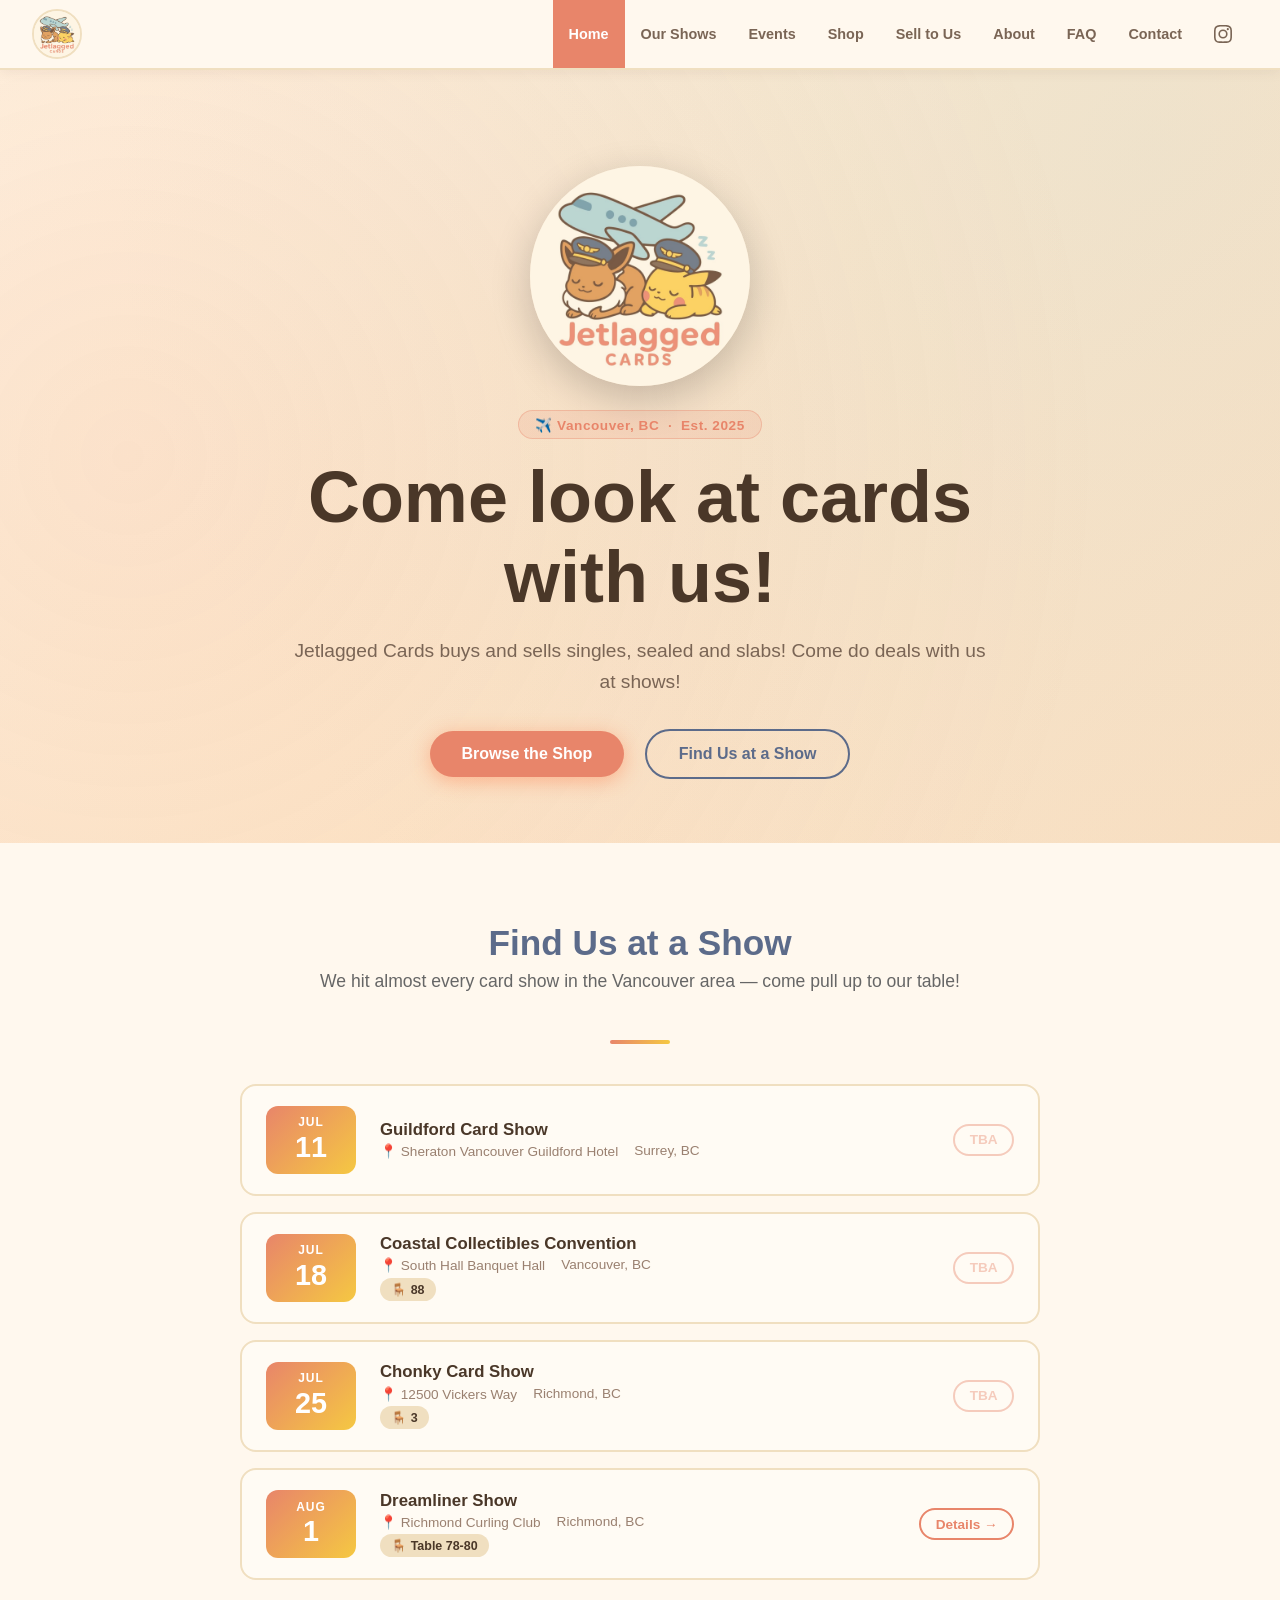
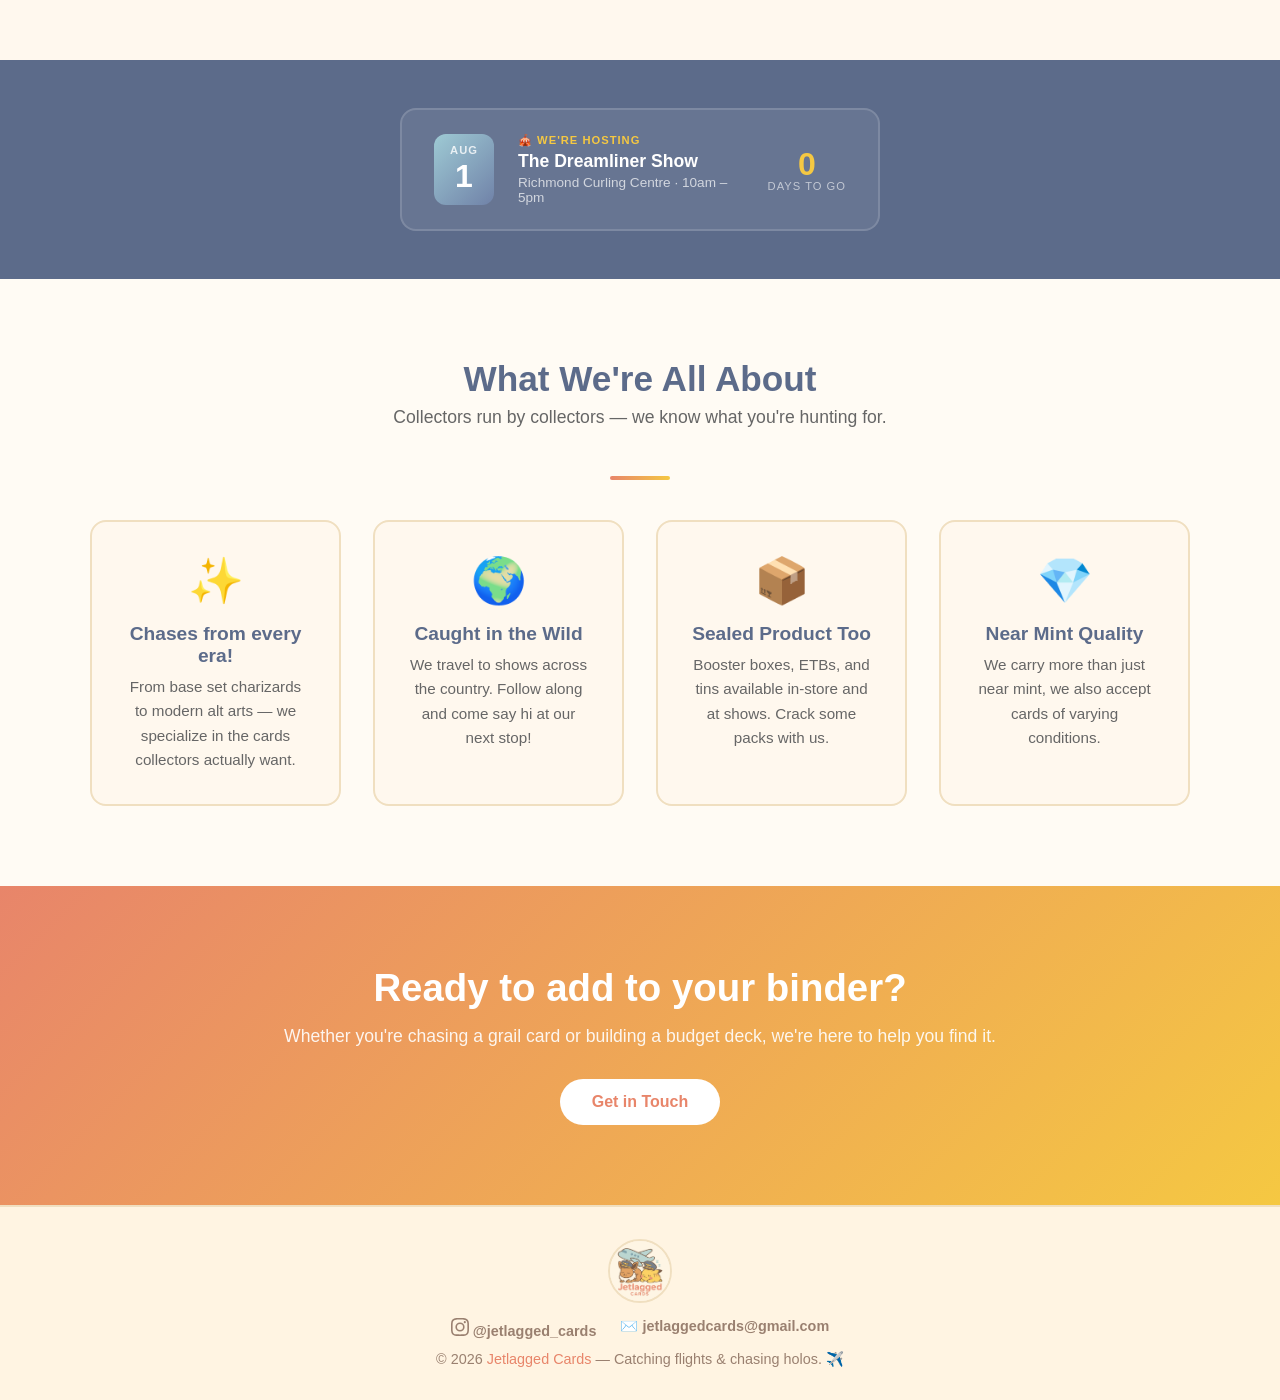
==== commit 9d0f8fe2: "Restructure want list; retire Layover show and Events page Want list: - Trim to the current buy list" ====
--- a/index.html
+++ b/index.html
@@ -86,7 +86,12 @@
     <h1>Events & Tournaments</h1>
     <p>Show up, battle it out, and maybe walk away with something rare.</p>
   </div>
-  <div class="events-grid" id="events-grid"></div>
+  <div class="under-construction">
+    <div class="under-construction-icon">🚧</div>
+    <h2>Under Construction</h2>
+    <p>Our events calendar is being built. Check back soon — in the meantime, come find us at a show!</p>
+    <a href="#" class="btn btn-primary" data-page="our-shows">Find Us at a Show</a>
+  </div>
 </div>
 
 <!-- ===== STORE PAGE ===== -->
@@ -146,14 +151,32 @@
       </form>
     </div>
 
-    <!-- Right col: want list -->
-    <div class="wantlist-col">
-      <h3 class="sell-subheading">🔥 Current Want List</h3>
-      <p style="color:#9a8070; font-size:0.9rem; margin-bottom:1.5rem;">Cards we're actively hunting — if you have these, we definitely want to talk.</p>
-      <div id="wantlist"></div>
-    </div>
-
-  </div>
+  </div>
+
+  <!-- Want list: full-width, below the form -->
+  <section class="wantlist-section">
+    <h3 class="sell-subheading">🔥 Current Want List</h3>
+    <p class="wantlist-intro">Cards we're actively hunting — if you have these, we definitely want to talk.</p>
+
+    <div class="wantlist-controls">
+      <input type="search" id="wantlist-search" placeholder="Search by card name…" autocomplete="off" />
+      <div class="wantlist-priority-filters" id="wantlist-priority-filters">
+        <button class="wl-filter-btn active" data-priority="all">All</button>
+        <button class="wl-filter-btn" data-priority="high">High</button>
+        <button class="wl-filter-btn" data-priority="medium">Medium</button>
+        <button class="wl-filter-btn" data-priority="low">Low</button>
+      </div>
+    </div>
+
+    <div class="wantlist-legend">
+      <span><span class="priority-badge priority-high">high</span> most wanted</span>
+      <span><span class="priority-badge priority-medium">medium</span> keen to buy</span>
+      <span><span class="priority-badge priority-low">low</span> nice to have</span>
+    </div>
+
+    <div id="wantlist"></div>
+    <p class="wantlist-empty" id="wantlist-empty" hidden>No cards match your search.</p>
+  </section>
 </div>
 
 <!-- ===== CONTACT PAGE ===== -->
--- a/css/style.css
+++ b/css/style.css
@@ -1126,15 +1126,10 @@
 .sell-header p   { font-size: 1.1rem; opacity: 0.9; margin-top: 0.5rem; }
 
 .sell-layout {
-  display: grid;
-  grid-template-columns: 1fr 1fr;
-  gap: 3rem;
-  max-width: 1100px;
+  max-width: 720px;
   margin: 0 auto;
-  padding: 4rem 2rem;
-}
-
-@media (max-width: 768px) { .sell-layout { grid-template-columns: 1fr; } }
+  padding: 4rem 2rem 2rem;
+}
 
 .sell-intro {
   font-size: 1rem;
@@ -1177,14 +1172,30 @@
 .sell-contact-note { font-size: 0.92rem; color: #7a6555; line-height: 1.6; }
 
 /* Want list */
-.wantlist-col { position: sticky; top: 90px; align-self: start; }
+.wantlist-section {
+  max-width: 1100px;
+  margin: 0 auto;
+  padding: 0 2rem 4rem;
+}
+
+.wantlist-section .sell-subheading { margin-top: 0; }
+.wantlist-intro { color: #9a8070; font-size: 0.95rem; margin-bottom: 1.5rem; }
+
+.wantlist-grid {
+  column-count: 3;
+  column-gap: 1rem;
+}
+
+@media (max-width: 900px) { .wantlist-grid { column-count: 2; } }
+@media (max-width: 600px) { .wantlist-grid { column-count: 1; } }
 
 .wantlist-set {
   background: white;
   border: 2px solid #f0dfc0;
   border-radius: 14px;
   overflow: hidden;
-  margin-bottom: 1rem;
+  margin: 0 0 1rem;
+  break-inside: avoid;
 }
 
 .wantlist-set-header {
@@ -1224,6 +1235,76 @@
 .priority-high   { background: #ffe0d8; color: #c0442a; }
 .priority-medium { background: #fff4cc; color: #9a7000; }
 .priority-low    { background: #e8f5e8; color: #3a7a3a; }
+
+/* Want list: controls, legend, groups */
+.wantlist-controls {
+  display: flex;
+  flex-wrap: wrap;
+  gap: 0.75rem;
+  align-items: center;
+  justify-content: space-between;
+  margin-bottom: 1rem;
+}
+
+#wantlist-search {
+  flex: 1 1 260px;
+  padding: 0.7rem 1rem;
+  border: 2px solid #f0dfc0;
+  border-radius: 10px;
+  font-size: 0.95rem;
+  font-family: inherit;
+  background: #fffdf9;
+  color: var(--text);
+}
+#wantlist-search:focus { outline: none; border-color: var(--primary); }
+
+.wantlist-priority-filters { display: flex; gap: 0.4rem; flex-wrap: wrap; }
+.wl-filter-btn {
+  border: 2px solid #f0dfc0;
+  background: white;
+  color: var(--dark);
+  font-weight: 700;
+  font-size: 0.82rem;
+  padding: 0.45rem 0.9rem;
+  border-radius: 20px;
+  cursor: pointer;
+  transition: background 0.15s, border-color 0.15s, color 0.15s;
+}
+.wl-filter-btn:hover { border-color: var(--primary); }
+.wl-filter-btn.active { background: var(--primary); border-color: var(--primary); color: white; }
+
+.wantlist-legend {
+  display: flex;
+  flex-wrap: wrap;
+  gap: 0.75rem 1.5rem;
+  font-size: 0.8rem;
+  color: #9a8070;
+  margin-bottom: 1.75rem;
+}
+.wantlist-legend > span { display: inline-flex; align-items: center; gap: 0.4rem; }
+
+.wantlist-group { margin-bottom: 2rem; }
+.wantlist-group-label {
+  font-size: 1rem;
+  font-weight: 800;
+  color: var(--dark);
+  margin-bottom: 1rem;
+  padding-bottom: 0.4rem;
+  border-bottom: 2px solid #f0dfc0;
+}
+
+.wantlist-empty {
+  text-align: center;
+  color: #9a8070;
+  font-size: 0.95rem;
+  padding: 1.5rem;
+}
+
+/* display:flex on card rows would override the [hidden] attribute — force it */
+#wantlist .wantlist-set[hidden],
+#wantlist .wantlist-card-row[hidden],
+.wantlist-group[hidden],
+.wantlist-empty[hidden] { display: none !important; }
 
 /* FOOTER */
 footer {
@@ -1494,9 +1575,6 @@
   .form-row { grid-template-columns: 1fr; }
   .contact-form { padding: 1.5rem; }
 
-  /* Sell wantlist: un-stick on mobile */
-  .wantlist-col { position: static; }
-
   /* Sections */
   section { padding: 3rem 1.5rem; }
 
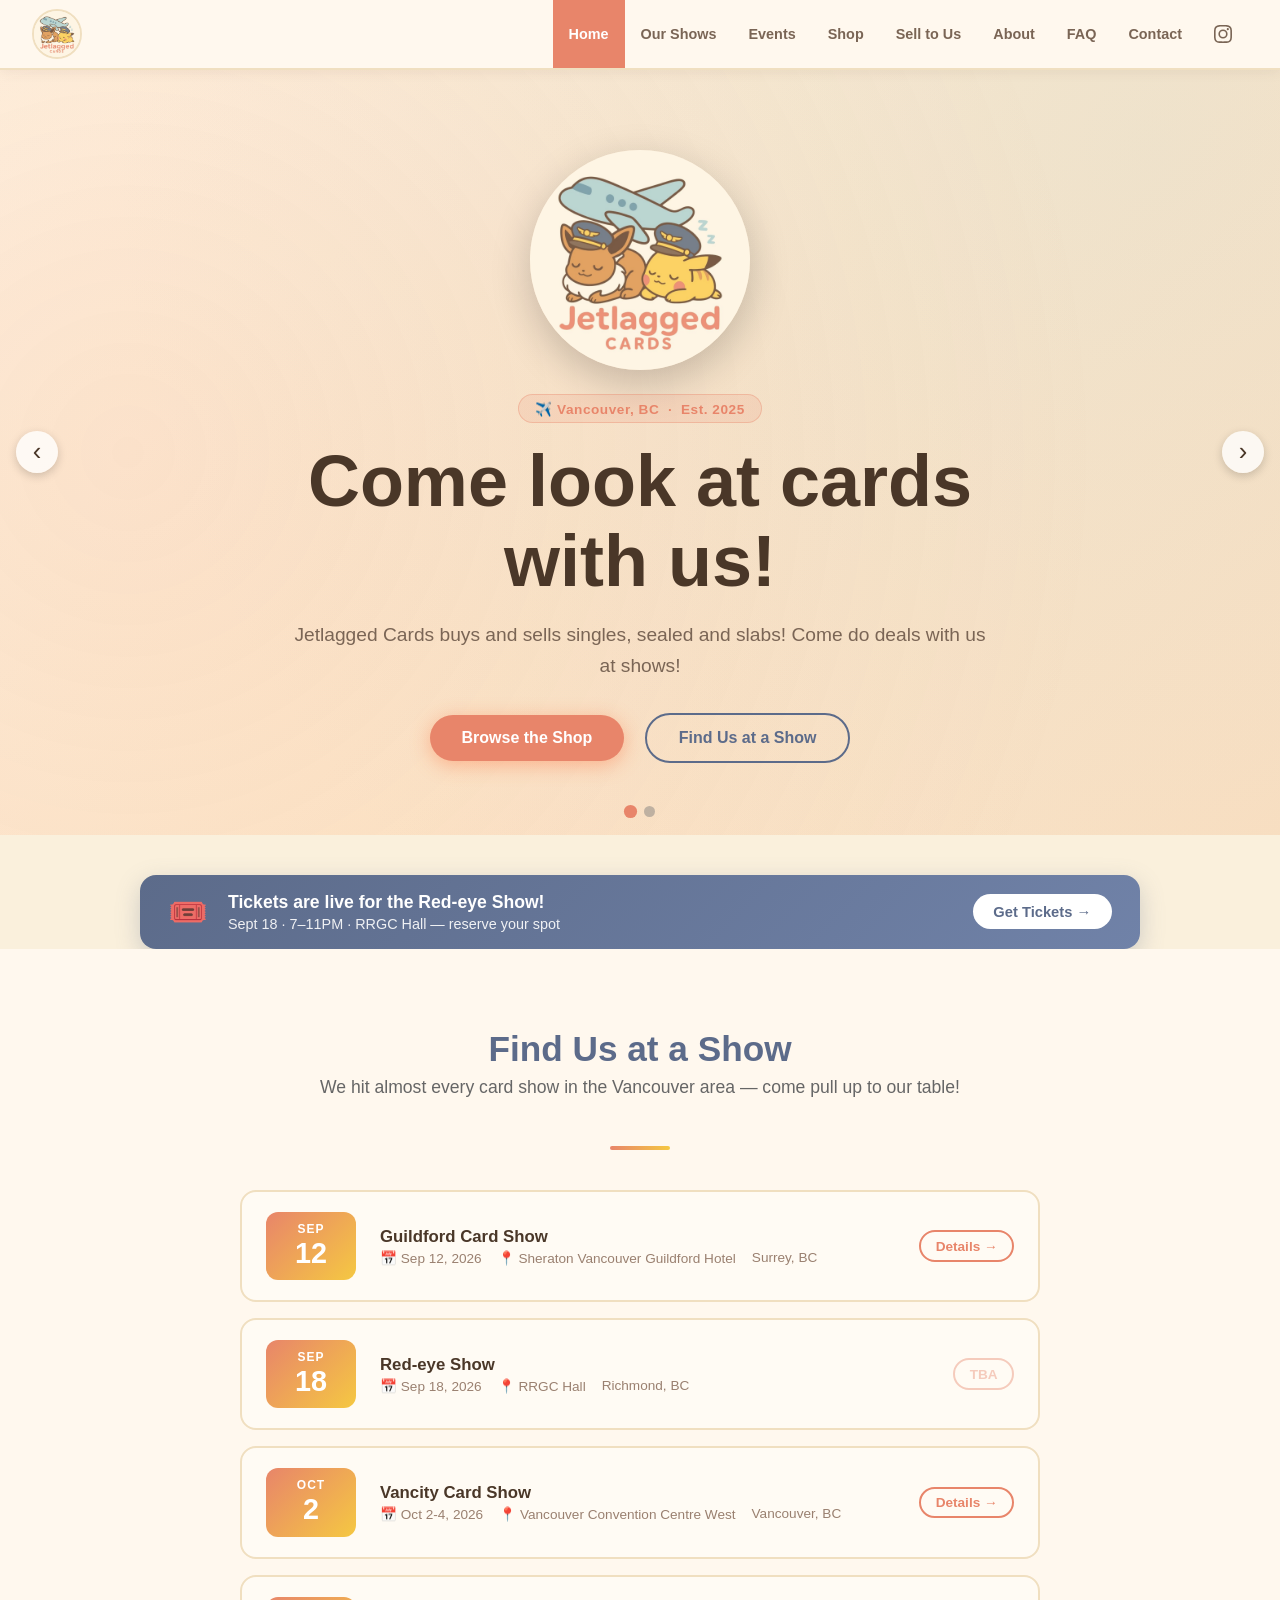
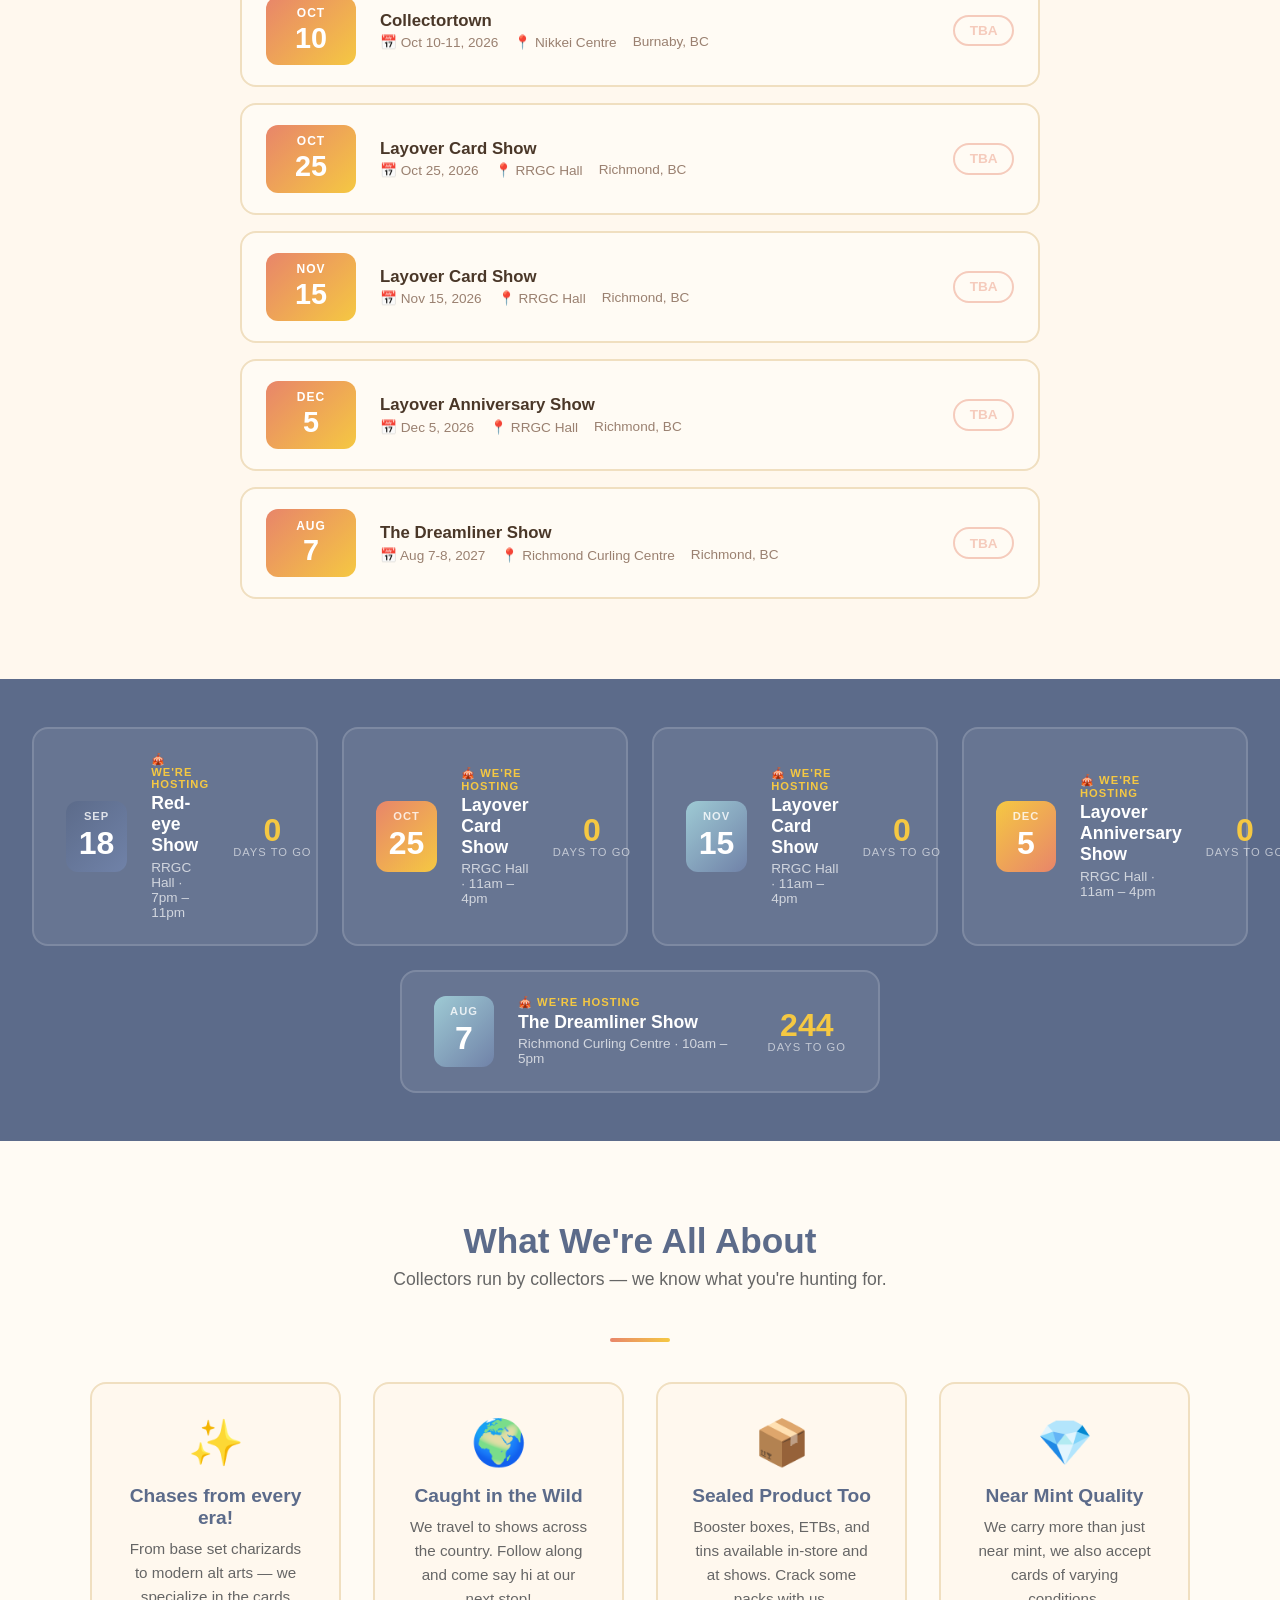
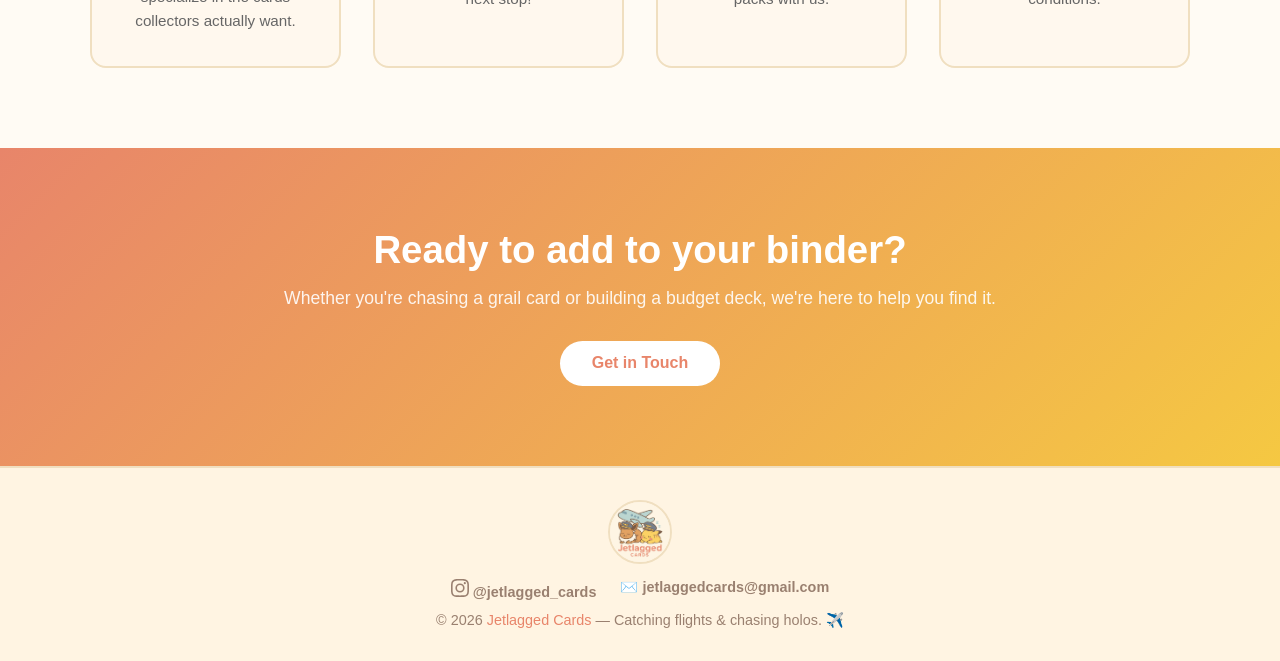
==== commit 1e90065a: "Add Red-eye ticket promo: hero carousel, checkout widget, waitlist - Convert the hero into a fixed-s" ====
--- a/index.html
+++ b/index.html
@@ -34,16 +34,53 @@
 <!-- ===== HOME PAGE ===== -->
 <div id="home" class="page active">
 
-  <div class="hero">
-    <div class="hero-content">
-      <img src="images/logo.jpg" alt="Jetlagged Cards" class="hero-logo" />
-      <div class="hero-tagline">✈️ Vancouver, BC &nbsp;·&nbsp; Est. 2025</div>
-      <h1 id="hero-title">Loading…</h1>
-      <p id="hero-subtitle"></p>
-      <a href="#" class="btn btn-primary" id="hero-cta-primary" data-page="store"></a>
-      <a href="#" class="btn btn-outline" id="hero-cta-secondary" data-scroll="shows-section"></a>
-    </div>
-  </div>
+  <div class="hero" id="hero-carousel">
+    <div class="hero-slide active" data-slide="0">
+      <div class="hero-content">
+        <img src="images/logo.jpg" alt="Jetlagged Cards" class="hero-logo" />
+        <div class="hero-tagline">✈️ Vancouver, BC &nbsp;·&nbsp; Est. 2025</div>
+        <h1 id="hero-title">Loading…</h1>
+        <p id="hero-subtitle"></p>
+        <a href="#" class="btn btn-primary" id="hero-cta-primary" data-page="store"></a>
+        <a href="#" class="btn btn-outline" id="hero-cta-secondary" data-scroll="shows-section"></a>
+      </div>
+    </div>
+
+    <div class="hero-slide hero-slide-redeye" data-slide="1">
+      <div class="hero-redeye-inner">
+        <div class="hero-redeye-imgwrap">
+          <img class="hero-redeye-img" src="images/red-eye-show.webp"
+               alt="The Red-eye Show — Late Night Card Show · Sept 18, 2026 · RRGC Hall, Richmond BC"
+               onerror="this.closest('.hero-slide-redeye').classList.add('img-missing')" />
+          <div class="hero-redeye-fallback">
+            <div class="hero-redeye-badge">🌙 Late Night Card Show</div>
+            <h2>The Red-eye Show</h2>
+            <p>Sept 18, 2026 · 7–11PM · RRGC Hall, Richmond BC</p>
+          </div>
+        </div>
+        <a href="#" class="btn btn-primary hero-redeye-cta" data-page="our-shows">Get Tickets Here →</a>
+      </div>
+    </div>
+
+    <button class="hero-nav hero-prev" aria-label="Previous slide">‹</button>
+    <button class="hero-nav hero-next" aria-label="Next slide">›</button>
+    <div class="hero-dots">
+      <button class="hero-dot active" data-goto="0" aria-label="Show slide 1"></button>
+      <button class="hero-dot" data-goto="1" aria-label="Show slide 2"></button>
+    </div>
+  </div>
+
+  <!-- Red-eye ticket promo banner -->
+  <section class="ticket-banner-section">
+    <a href="#" class="ticket-banner" data-page="our-shows">
+      <span class="ticket-banner-icon">🎟️</span>
+      <span class="ticket-banner-text">
+        <strong>Tickets are live for the Red-eye Show!</strong>
+        <span>Sept 18 · 7–11PM · RRGC Hall — reserve your spot</span>
+      </span>
+      <span class="ticket-banner-cta">Get Tickets →</span>
+    </a>
+  </section>
 
   <section class="shows-section" id="shows-section">
     <h2 class="section-title">Find Us at a Show</h2>
--- a/css/style.css
+++ b/css/style.css
@@ -103,10 +103,10 @@
 .hero {
   background: linear-gradient(135deg, #fff4e2 0%, #fde8cc 50%, #fcdfc0 100%);
   color: var(--text);
-  padding: 6rem 2rem 4rem;
   text-align: center;
   position: relative;
   overflow: hidden;
+  display: grid;
 }
 
 .hero::before {
@@ -125,6 +125,115 @@
 }
 
 .hero-content { position: relative; z-index: 1; max-width: 700px; margin: 0 auto; }
+
+/* ── Hero carousel ── */
+.hero-slide {
+  /* Stack every slide in the same grid cell so the hero sizes to the tallest
+     slide and its height stays constant as the carousel rotates. */
+  grid-area: 1 / 1;
+  display: flex;
+  min-height: 600px;
+  padding: 5rem 2rem 4.5rem;
+  align-items: center;
+  justify-content: center;
+  position: relative;
+  z-index: 1;
+  opacity: 0;
+  visibility: hidden;
+  transition: opacity 0.5s ease, visibility 0.5s ease;
+  pointer-events: none;
+}
+.hero-slide.active { opacity: 1; visibility: visible; pointer-events: auto; z-index: 2; }
+
+.hero-slide-redeye { background: #2b2b2b; align-items: stretch; }
+.hero-redeye-inner {
+  display: flex;
+  flex-direction: column;
+  align-items: center;
+  justify-content: center;
+  gap: 1.25rem;
+  width: 100%;
+  min-height: 0;
+}
+/* Fill box: grows to take the slide's leftover height above the CTA.
+   The image scales to whichever edge it meets first, keeping its ratio. */
+.hero-redeye-imgwrap {
+  flex: 1 1 0;
+  min-height: 0;
+  width: 100%;
+  display: flex;
+  align-items: center;
+  justify-content: center;
+}
+.hero-redeye-img {
+  max-height: 100%;
+  max-width: 100%;
+  width: auto;
+  height: auto;
+  object-fit: contain;
+  border-radius: 14px;
+  box-shadow: 0 16px 40px rgba(0, 0, 0, 0.45);
+}
+.hero-redeye-cta { flex: 0 0 auto; margin: 0; }
+
+/* fallback shown only if the flyer image fails to load */
+.hero-redeye-fallback { display: none; color: #fff; }
+.hero-slide-redeye.img-missing .hero-redeye-img { display: none; }
+.hero-slide-redeye.img-missing .hero-redeye-fallback { display: block; }
+.hero-redeye-badge {
+  display: inline-block;
+  background: #c0442a;
+  color: #fff;
+  font-weight: 800;
+  font-size: 0.8rem;
+  letter-spacing: 0.06em;
+  text-transform: uppercase;
+  padding: 0.4rem 1rem;
+  border-radius: 20px;
+  margin-bottom: 1rem;
+}
+.hero-redeye-fallback h2 { font-size: 2.6rem; font-weight: 900; color: #fff; margin-bottom: 0.5rem; }
+.hero-redeye-fallback p { font-size: 1.05rem; color: #d8d0c8; }
+
+.hero-nav {
+  position: absolute;
+  top: 50%;
+  transform: translateY(-50%);
+  z-index: 3;
+  width: 42px; height: 42px;
+  border: none;
+  border-radius: 50%;
+  background: rgba(255, 255, 255, 0.78);
+  color: var(--text);
+  font-size: 1.6rem;
+  line-height: 1;
+  cursor: pointer;
+  box-shadow: 0 3px 10px rgba(0, 0, 0, 0.18);
+  transition: background 0.15s;
+}
+.hero-nav:hover { background: #fff; }
+.hero-prev { left: 1rem; }
+.hero-next { right: 1rem; }
+
+.hero-dots {
+  position: absolute;
+  bottom: 1.1rem;
+  left: 50%;
+  transform: translateX(-50%);
+  z-index: 3;
+  display: flex;
+  gap: 0.5rem;
+}
+.hero-dot {
+  width: 11px; height: 11px;
+  border-radius: 50%;
+  border: none;
+  background: rgba(120, 120, 120, 0.45);
+  cursor: pointer;
+  padding: 0;
+  transition: background 0.15s, transform 0.15s;
+}
+.hero-dot.active { background: var(--primary); transform: scale(1.2); }
 
 .hero h1 {
   font-size: clamp(2.5rem, 6vw, 4.5rem);
@@ -965,6 +1074,46 @@
   margin-bottom: 0.75rem;
 }
 
+/* Full-width ticket checkout inside a hosted show card */
+.ticket-widget-block { grid-column: 1 / -1; }
+.ticket-widget-block .show-section-label { margin-top: 0.5rem; }
+
+/* Red-eye ticket promo banner (home page) */
+.ticket-banner-section { padding: 0 1.5rem; }
+.ticket-banner {
+  display: flex;
+  align-items: center;
+  gap: 1.25rem;
+  max-width: 1000px;
+  margin: 2.5rem auto 0;
+  padding: 1.1rem 1.75rem;
+  background: linear-gradient(135deg, #5c6b8a, #7082a8);
+  border-radius: 16px;
+  color: white;
+  text-decoration: none;
+  box-shadow: 0 8px 24px rgba(92, 107, 138, 0.28);
+  transition: transform 0.15s, box-shadow 0.15s;
+}
+.ticket-banner:hover { transform: translateY(-2px); box-shadow: 0 12px 30px rgba(92, 107, 138, 0.35); }
+.ticket-banner-icon { font-size: 2rem; line-height: 1; flex-shrink: 0; }
+.ticket-banner-text { display: flex; flex-direction: column; gap: 0.15rem; flex: 1; }
+.ticket-banner-text strong { font-size: 1.1rem; font-weight: 800; }
+.ticket-banner-text > span { font-size: 0.9rem; opacity: 0.9; }
+.ticket-banner-cta {
+  flex-shrink: 0;
+  background: white;
+  color: #5c6b8a;
+  font-weight: 800;
+  font-size: 0.92rem;
+  padding: 0.6rem 1.3rem;
+  border-radius: 30px;
+  white-space: nowrap;
+}
+
+@media (max-width: 640px) {
+  .ticket-banner { flex-direction: column; text-align: center; gap: 0.85rem; }
+}
+
 .vendor-box {
   background: white;
   border: 2px solid #f0dfc0;
@@ -1041,6 +1190,19 @@
   color: #c0a898;
   margin-top: 0.2rem;
   text-transform: uppercase;
+}
+
+.vendor-soldout-banner {
+  display: inline-block;
+  background: #c0442a;
+  color: white;
+  font-weight: 800;
+  font-size: 0.78rem;
+  letter-spacing: 0.06em;
+  text-transform: uppercase;
+  padding: 0.4rem 0.95rem;
+  border-radius: 20px;
+  margin-bottom: 0.85rem;
 }
 
 /* Bulk discounts */
@@ -1534,7 +1696,8 @@
 
   /* Hero */
   .hero-logo { width: 160px; height: 160px; }
-  .hero { padding: 4rem 1.5rem 3rem; }
+  .hero-slide { padding: 4rem 1.5rem 3.5rem; min-height: 520px; }
+  .hero-nav { width: 36px; height: 36px; font-size: 1.3rem; }
 
   /* Promo cards */
   .hosted-promo { padding: 2rem 1rem; gap: 1rem; flex-direction: column; align-items: center; }
@@ -1597,7 +1760,7 @@
 
   /* Hero */
   .hero-logo { width: 130px; height: 130px; }
-  .hero { padding: 3rem 1rem 2.5rem; }
+  .hero-slide { padding: 3rem 1rem 3rem; min-height: 460px; }
   .hero p { font-size: 1rem; }
 
   /* Promo cards: keep date | text | countdown row, just tighter */
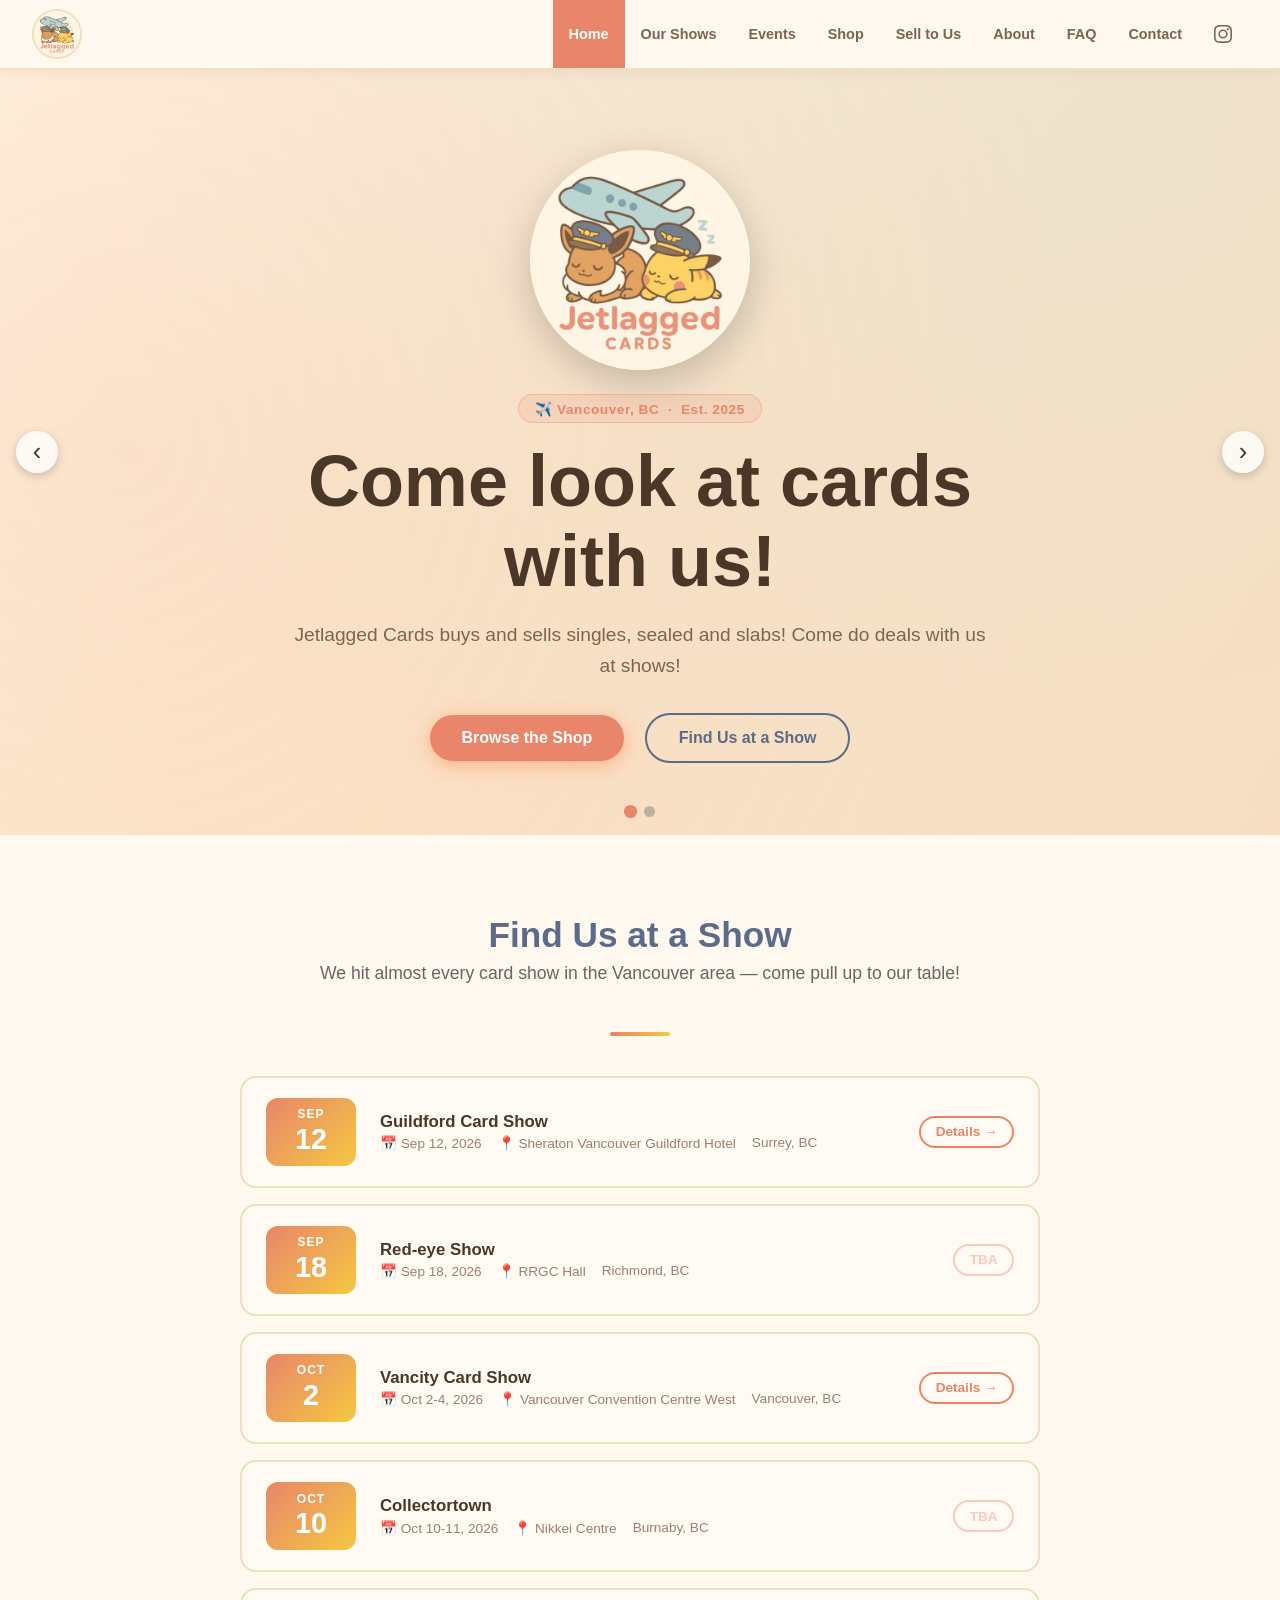
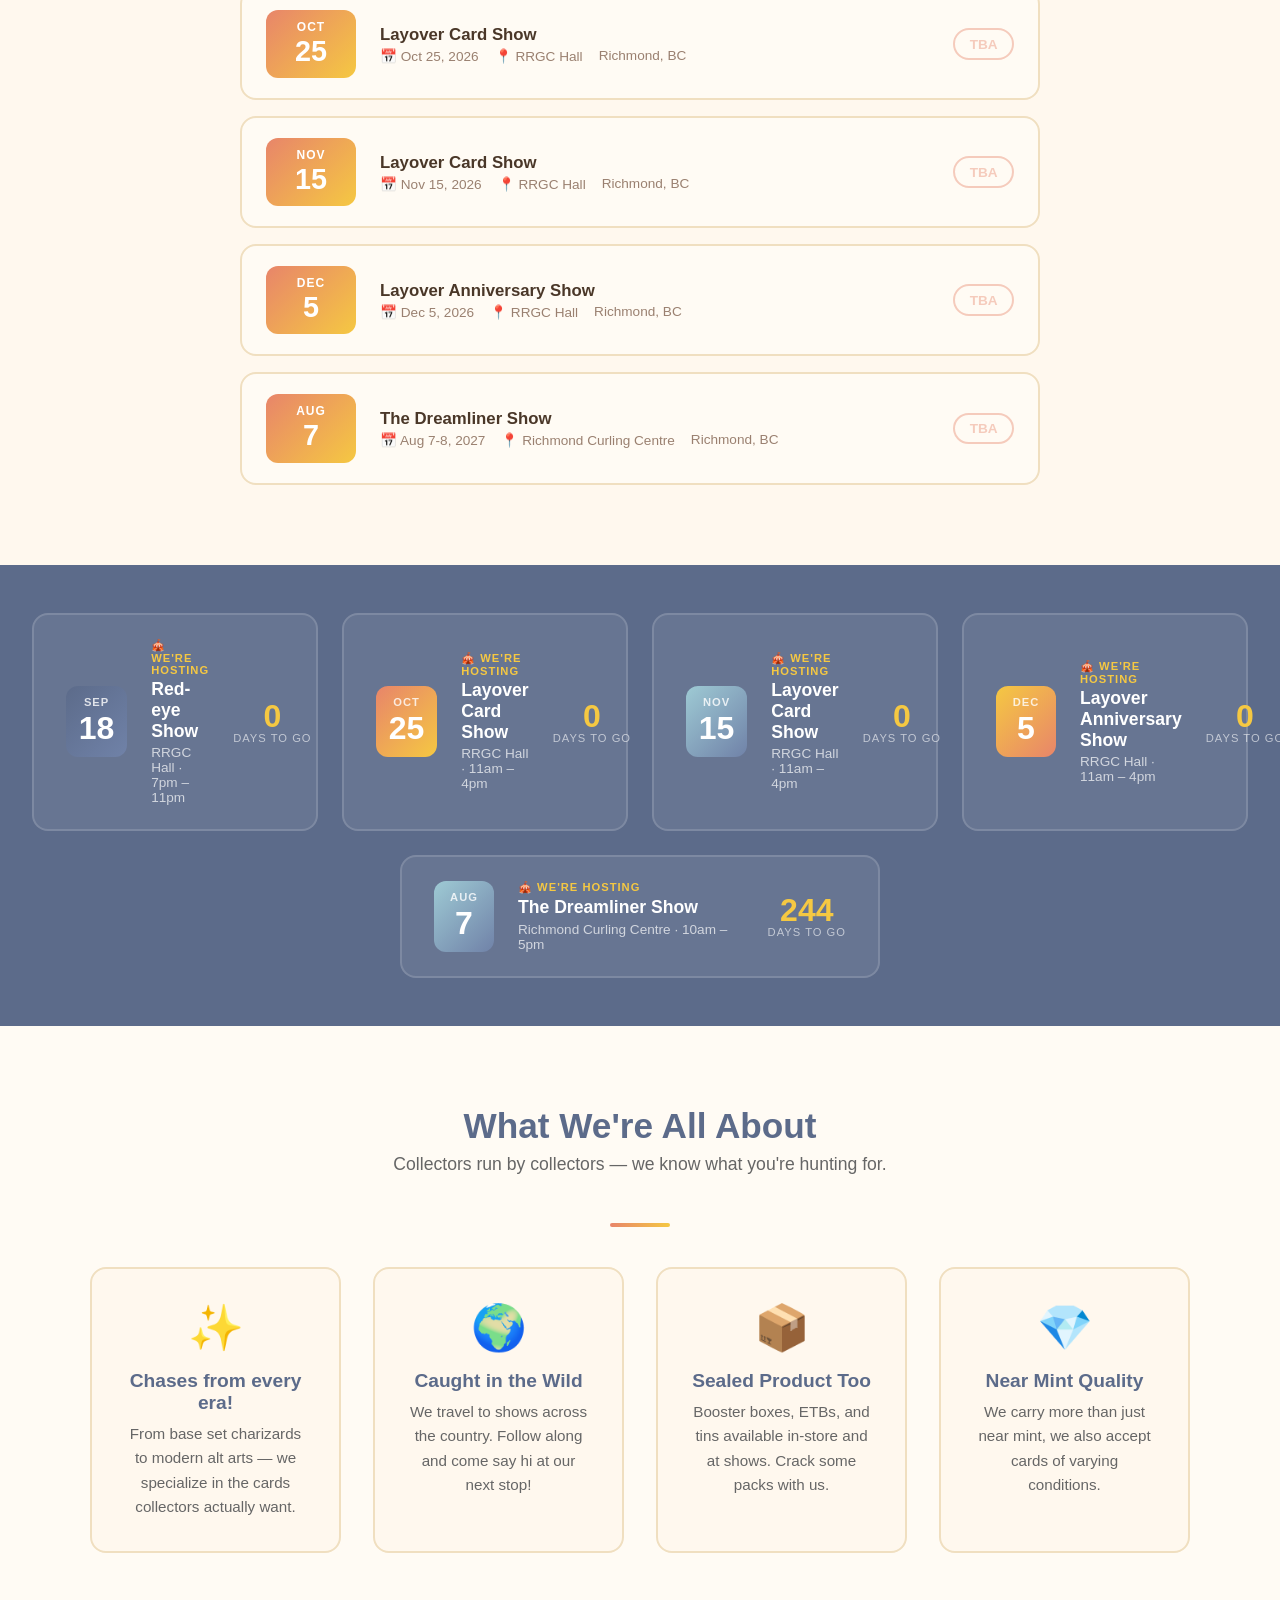
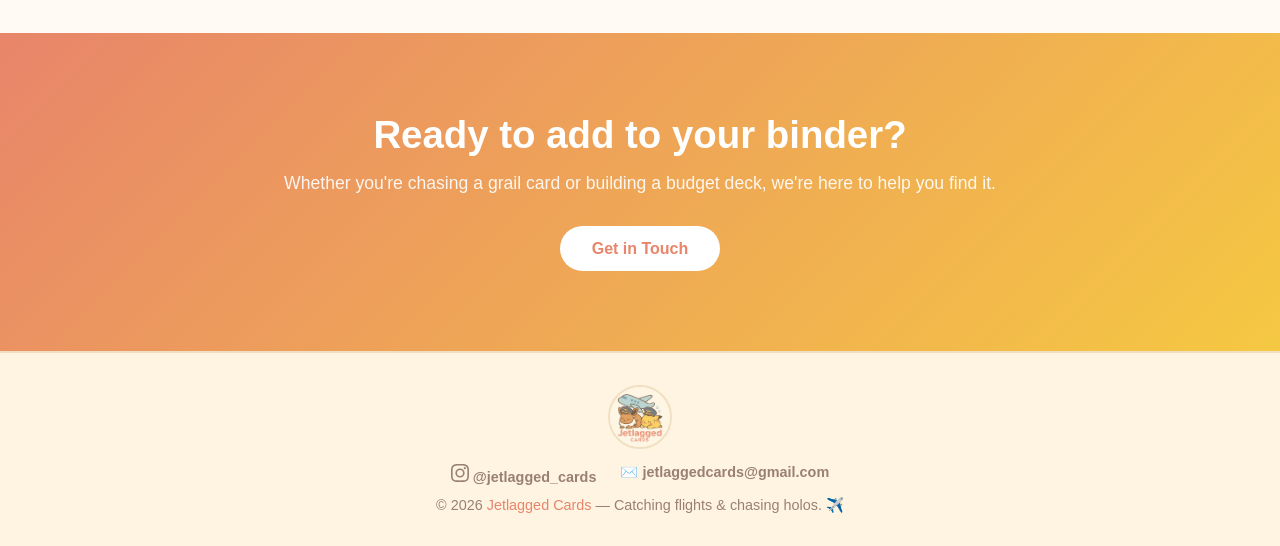
==== commit 6c556dc5: "Remove redundant home ticket banner The hero carousel's Red-eye slide now covers this promo, so drop" ====
--- a/index.html
+++ b/index.html
@@ -70,18 +70,6 @@
     </div>
   </div>
 
-  <!-- Red-eye ticket promo banner -->
-  <section class="ticket-banner-section">
-    <a href="#" class="ticket-banner" data-page="our-shows">
-      <span class="ticket-banner-icon">🎟️</span>
-      <span class="ticket-banner-text">
-        <strong>Tickets are live for the Red-eye Show!</strong>
-        <span>Sept 18 · 7–11PM · RRGC Hall — reserve your spot</span>
-      </span>
-      <span class="ticket-banner-cta">Get Tickets →</span>
-    </a>
-  </section>
-
   <section class="shows-section" id="shows-section">
     <h2 class="section-title">Find Us at a Show</h2>
     <p class="section-subtitle">We hit almost every card show in the Vancouver area — come pull up to our table!</p>
--- a/css/style.css
+++ b/css/style.css
@@ -1078,42 +1078,6 @@
 .ticket-widget-block { grid-column: 1 / -1; }
 .ticket-widget-block .show-section-label { margin-top: 0.5rem; }
 
-/* Red-eye ticket promo banner (home page) */
-.ticket-banner-section { padding: 0 1.5rem; }
-.ticket-banner {
-  display: flex;
-  align-items: center;
-  gap: 1.25rem;
-  max-width: 1000px;
-  margin: 2.5rem auto 0;
-  padding: 1.1rem 1.75rem;
-  background: linear-gradient(135deg, #5c6b8a, #7082a8);
-  border-radius: 16px;
-  color: white;
-  text-decoration: none;
-  box-shadow: 0 8px 24px rgba(92, 107, 138, 0.28);
-  transition: transform 0.15s, box-shadow 0.15s;
-}
-.ticket-banner:hover { transform: translateY(-2px); box-shadow: 0 12px 30px rgba(92, 107, 138, 0.35); }
-.ticket-banner-icon { font-size: 2rem; line-height: 1; flex-shrink: 0; }
-.ticket-banner-text { display: flex; flex-direction: column; gap: 0.15rem; flex: 1; }
-.ticket-banner-text strong { font-size: 1.1rem; font-weight: 800; }
-.ticket-banner-text > span { font-size: 0.9rem; opacity: 0.9; }
-.ticket-banner-cta {
-  flex-shrink: 0;
-  background: white;
-  color: #5c6b8a;
-  font-weight: 800;
-  font-size: 0.92rem;
-  padding: 0.6rem 1.3rem;
-  border-radius: 30px;
-  white-space: nowrap;
-}
-
-@media (max-width: 640px) {
-  .ticket-banner { flex-direction: column; text-align: center; gap: 0.85rem; }
-}
-
 .vendor-box {
   background: white;
   border: 2px solid #f0dfc0;
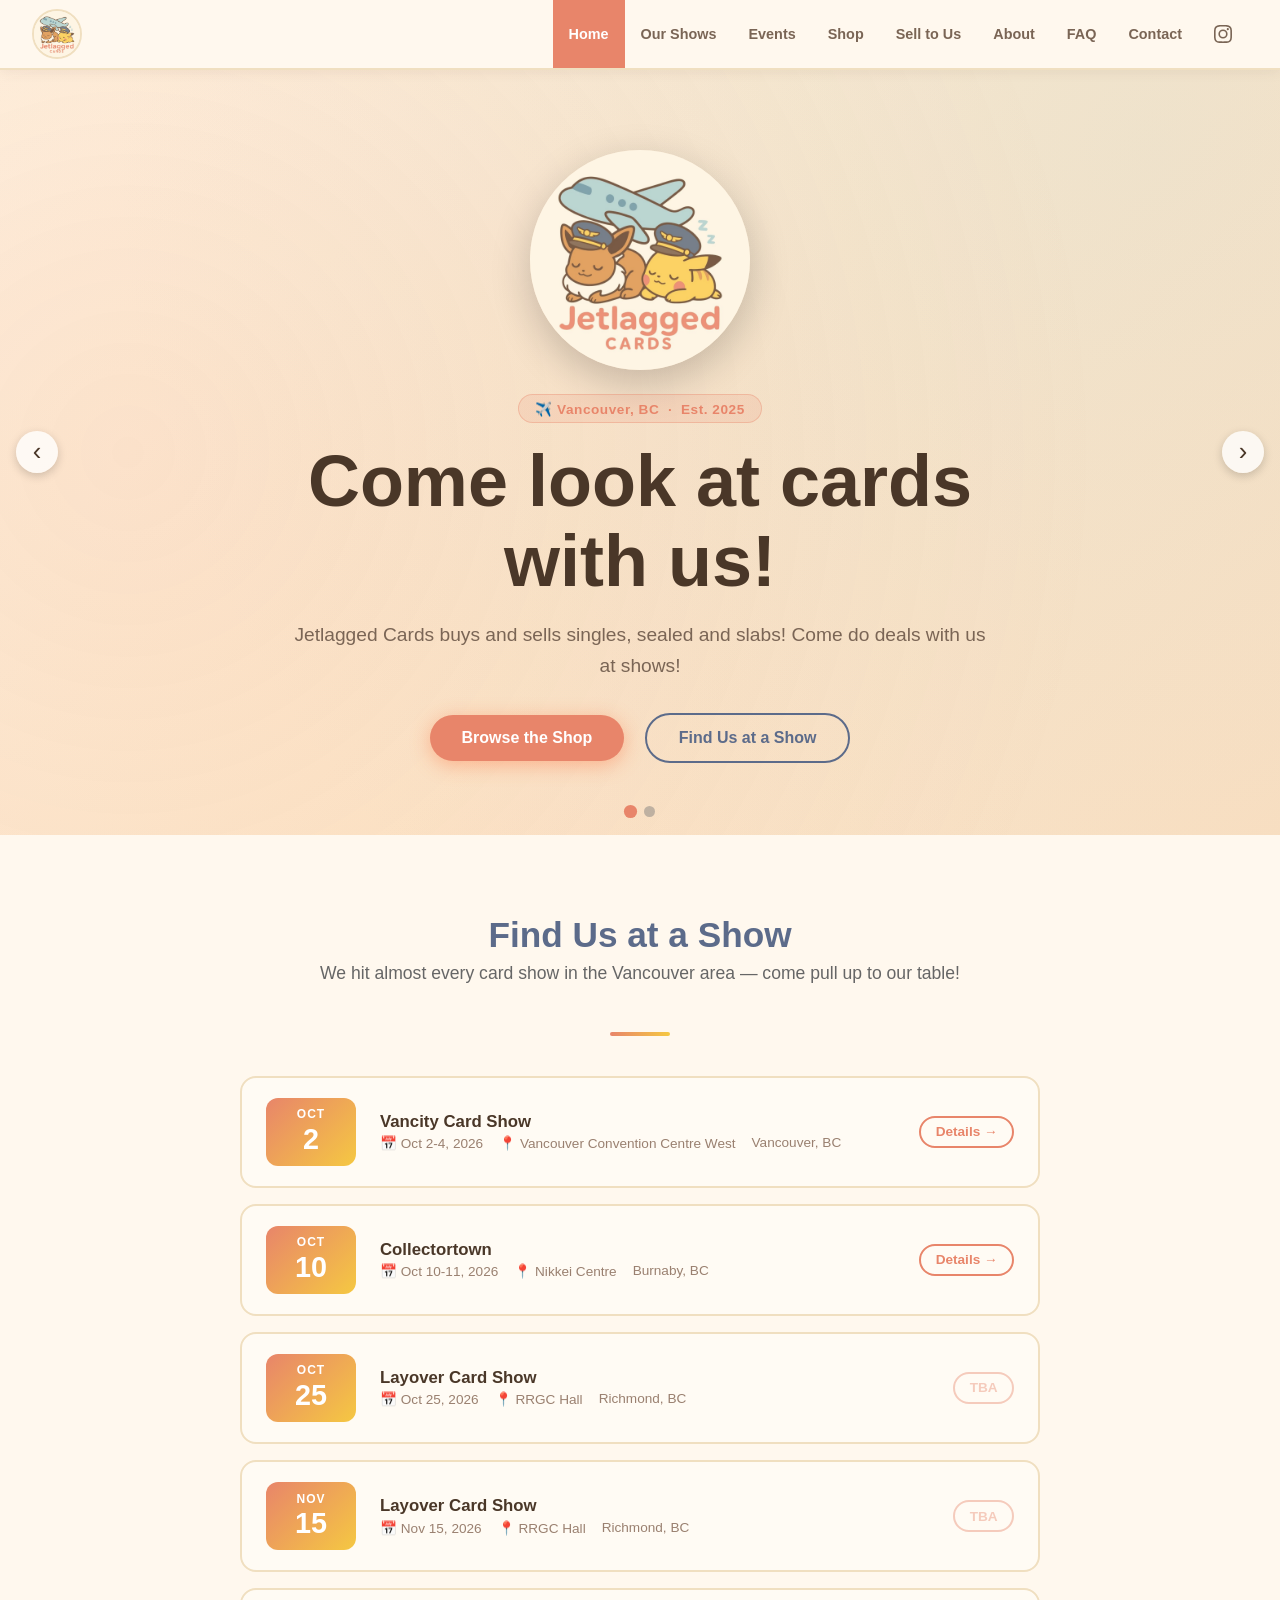
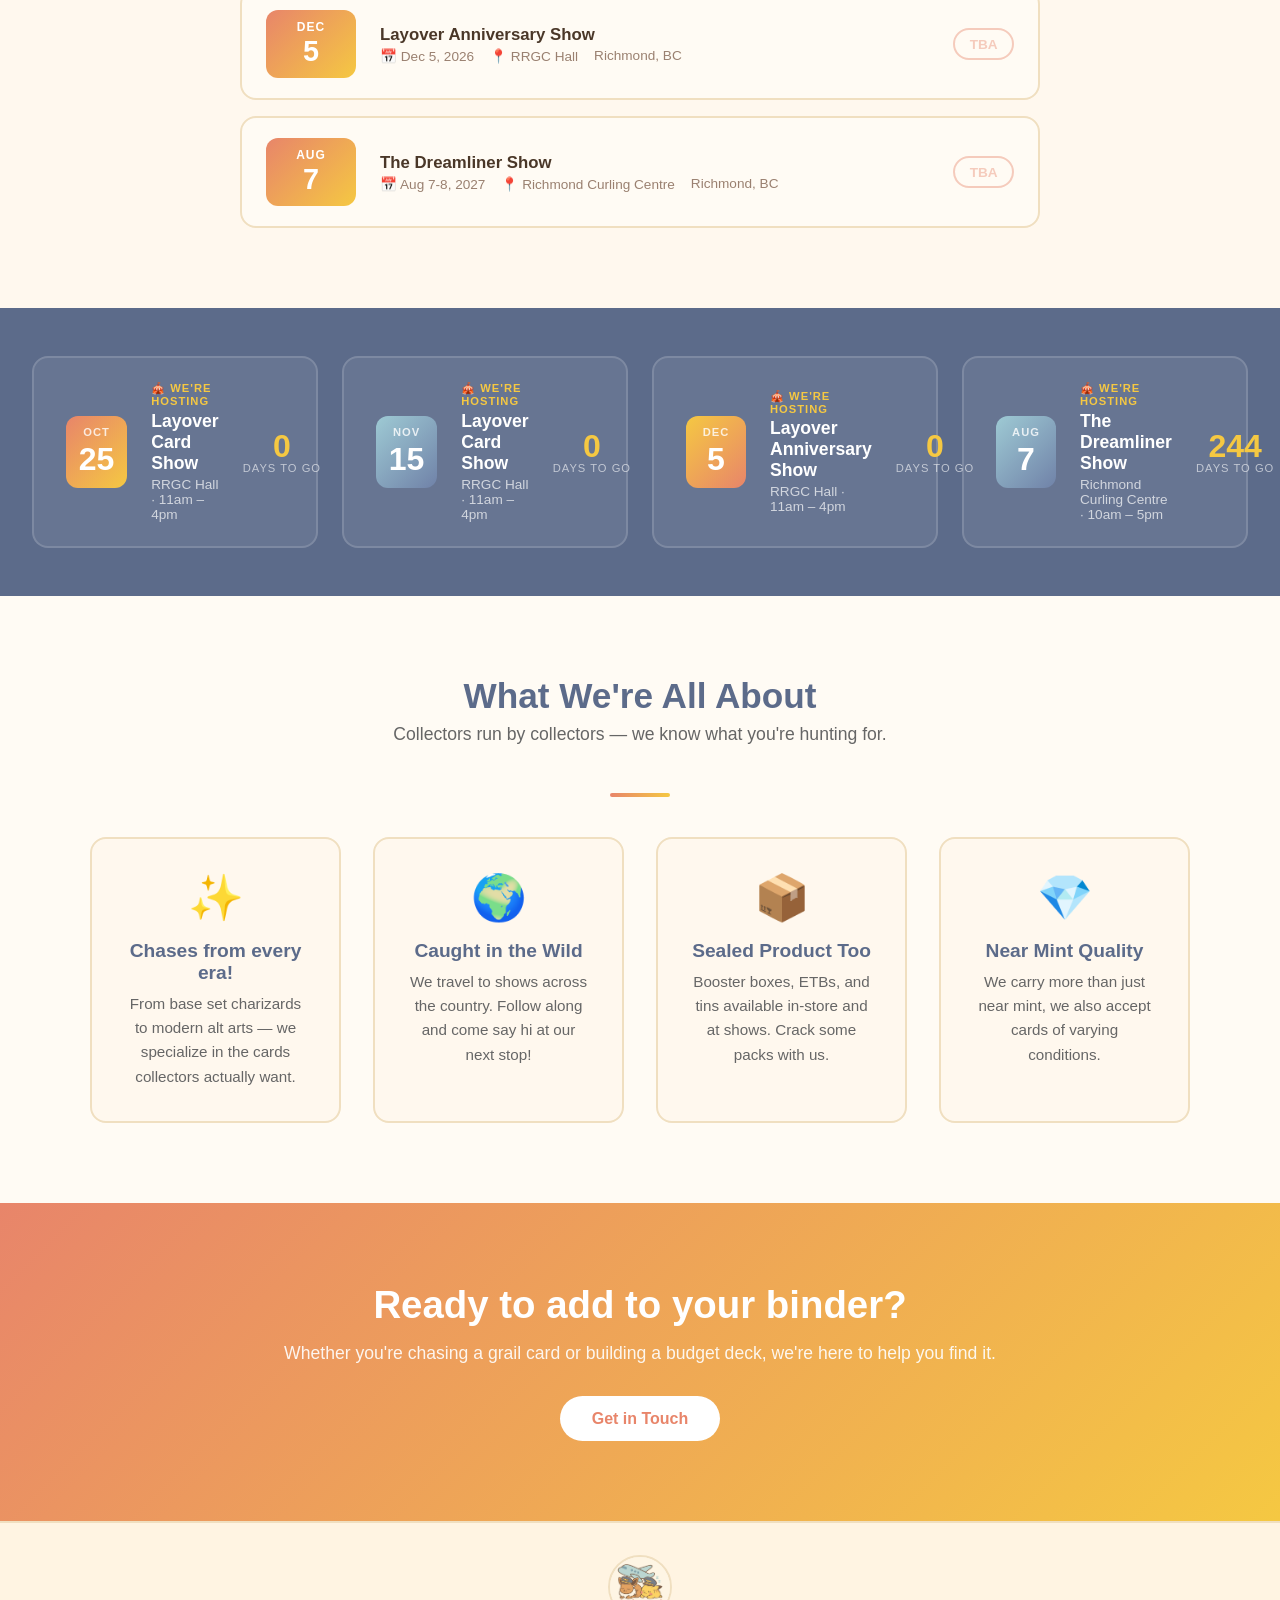
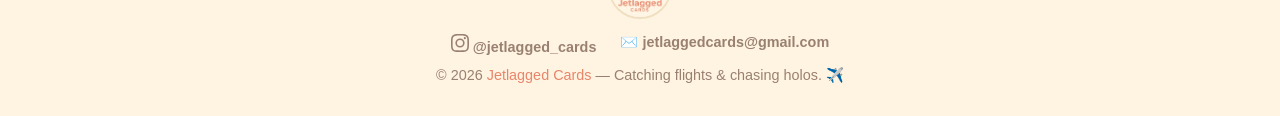
==== commit b4e21861: "Swap carousel to Vancity show; drop past Red-eye and Guildford - Remove the completed Guildford and " ====
--- a/index.html
+++ b/index.html
@@ -46,19 +46,19 @@
       </div>
     </div>
 
-    <div class="hero-slide hero-slide-redeye" data-slide="1">
-      <div class="hero-redeye-inner">
-        <div class="hero-redeye-imgwrap">
-          <img class="hero-redeye-img" src="images/red-eye-show.webp"
-               alt="The Red-eye Show — Late Night Card Show · Sept 18, 2026 · RRGC Hall, Richmond BC"
-               onerror="this.closest('.hero-slide-redeye').classList.add('img-missing')" />
-          <div class="hero-redeye-fallback">
-            <div class="hero-redeye-badge">🌙 Late Night Card Show</div>
-            <h2>The Red-eye Show</h2>
-            <p>Sept 18, 2026 · 7–11PM · RRGC Hall, Richmond BC</p>
+    <div class="hero-slide hero-slide-spotlight" data-slide="1">
+      <div class="hero-spotlight-inner">
+        <div class="hero-spotlight-imgwrap">
+          <img class="hero-spotlight-img" src="images/vancity-spotlight.jpg"
+               alt="Vancity Card Show — Vancouver Convention Centre West · October 2-4, 2026 · Jetlagged Cards confirmed vendor"
+               onerror="this.closest('.hero-slide-spotlight').classList.add('img-missing')" />
+          <div class="hero-spotlight-fallback">
+            <div class="hero-spotlight-badge">🃏 Featured Show</div>
+            <h2>Vancity Card Show</h2>
+            <p>Oct 2-4, 2026 · Vancouver Convention Centre West</p>
           </div>
         </div>
-        <a href="#" class="btn btn-primary hero-redeye-cta" data-page="our-shows">Get Tickets Here →</a>
+        <a href="https://www.vancityshow.com/" target="_blank" rel="noopener" class="btn btn-primary hero-spotlight-cta">Get Tickets Here →</a>
       </div>
     </div>
 
--- a/css/style.css
+++ b/css/style.css
@@ -145,8 +145,8 @@
 }
 .hero-slide.active { opacity: 1; visibility: visible; pointer-events: auto; z-index: 2; }
 
-.hero-slide-redeye { background: #2b2b2b; align-items: stretch; }
-.hero-redeye-inner {
+.hero-slide-spotlight { background: #2b2b2b; align-items: stretch; }
+.hero-spotlight-inner {
   display: flex;
   flex-direction: column;
   align-items: center;
@@ -157,7 +157,7 @@
 }
 /* Fill box: grows to take the slide's leftover height above the CTA.
    The image scales to whichever edge it meets first, keeping its ratio. */
-.hero-redeye-imgwrap {
+.hero-spotlight-imgwrap {
   flex: 1 1 0;
   min-height: 0;
   width: 100%;
@@ -165,7 +165,7 @@
   align-items: center;
   justify-content: center;
 }
-.hero-redeye-img {
+.hero-spotlight-img {
   max-height: 100%;
   max-width: 100%;
   width: auto;
@@ -174,13 +174,13 @@
   border-radius: 14px;
   box-shadow: 0 16px 40px rgba(0, 0, 0, 0.45);
 }
-.hero-redeye-cta { flex: 0 0 auto; margin: 0; }
+.hero-spotlight-cta { flex: 0 0 auto; margin: 0; }
 
 /* fallback shown only if the flyer image fails to load */
-.hero-redeye-fallback { display: none; color: #fff; }
-.hero-slide-redeye.img-missing .hero-redeye-img { display: none; }
-.hero-slide-redeye.img-missing .hero-redeye-fallback { display: block; }
-.hero-redeye-badge {
+.hero-spotlight-fallback { display: none; color: #fff; }
+.hero-slide-spotlight.img-missing .hero-spotlight-img { display: none; }
+.hero-slide-spotlight.img-missing .hero-spotlight-fallback { display: block; }
+.hero-spotlight-badge {
   display: inline-block;
   background: #c0442a;
   color: #fff;
@@ -192,8 +192,8 @@
   border-radius: 20px;
   margin-bottom: 1rem;
 }
-.hero-redeye-fallback h2 { font-size: 2.6rem; font-weight: 900; color: #fff; margin-bottom: 0.5rem; }
-.hero-redeye-fallback p { font-size: 1.05rem; color: #d8d0c8; }
+.hero-spotlight-fallback h2 { font-size: 2.6rem; font-weight: 900; color: #fff; margin-bottom: 0.5rem; }
+.hero-spotlight-fallback p { font-size: 1.05rem; color: #d8d0c8; }
 
 .hero-nav {
   position: absolute;
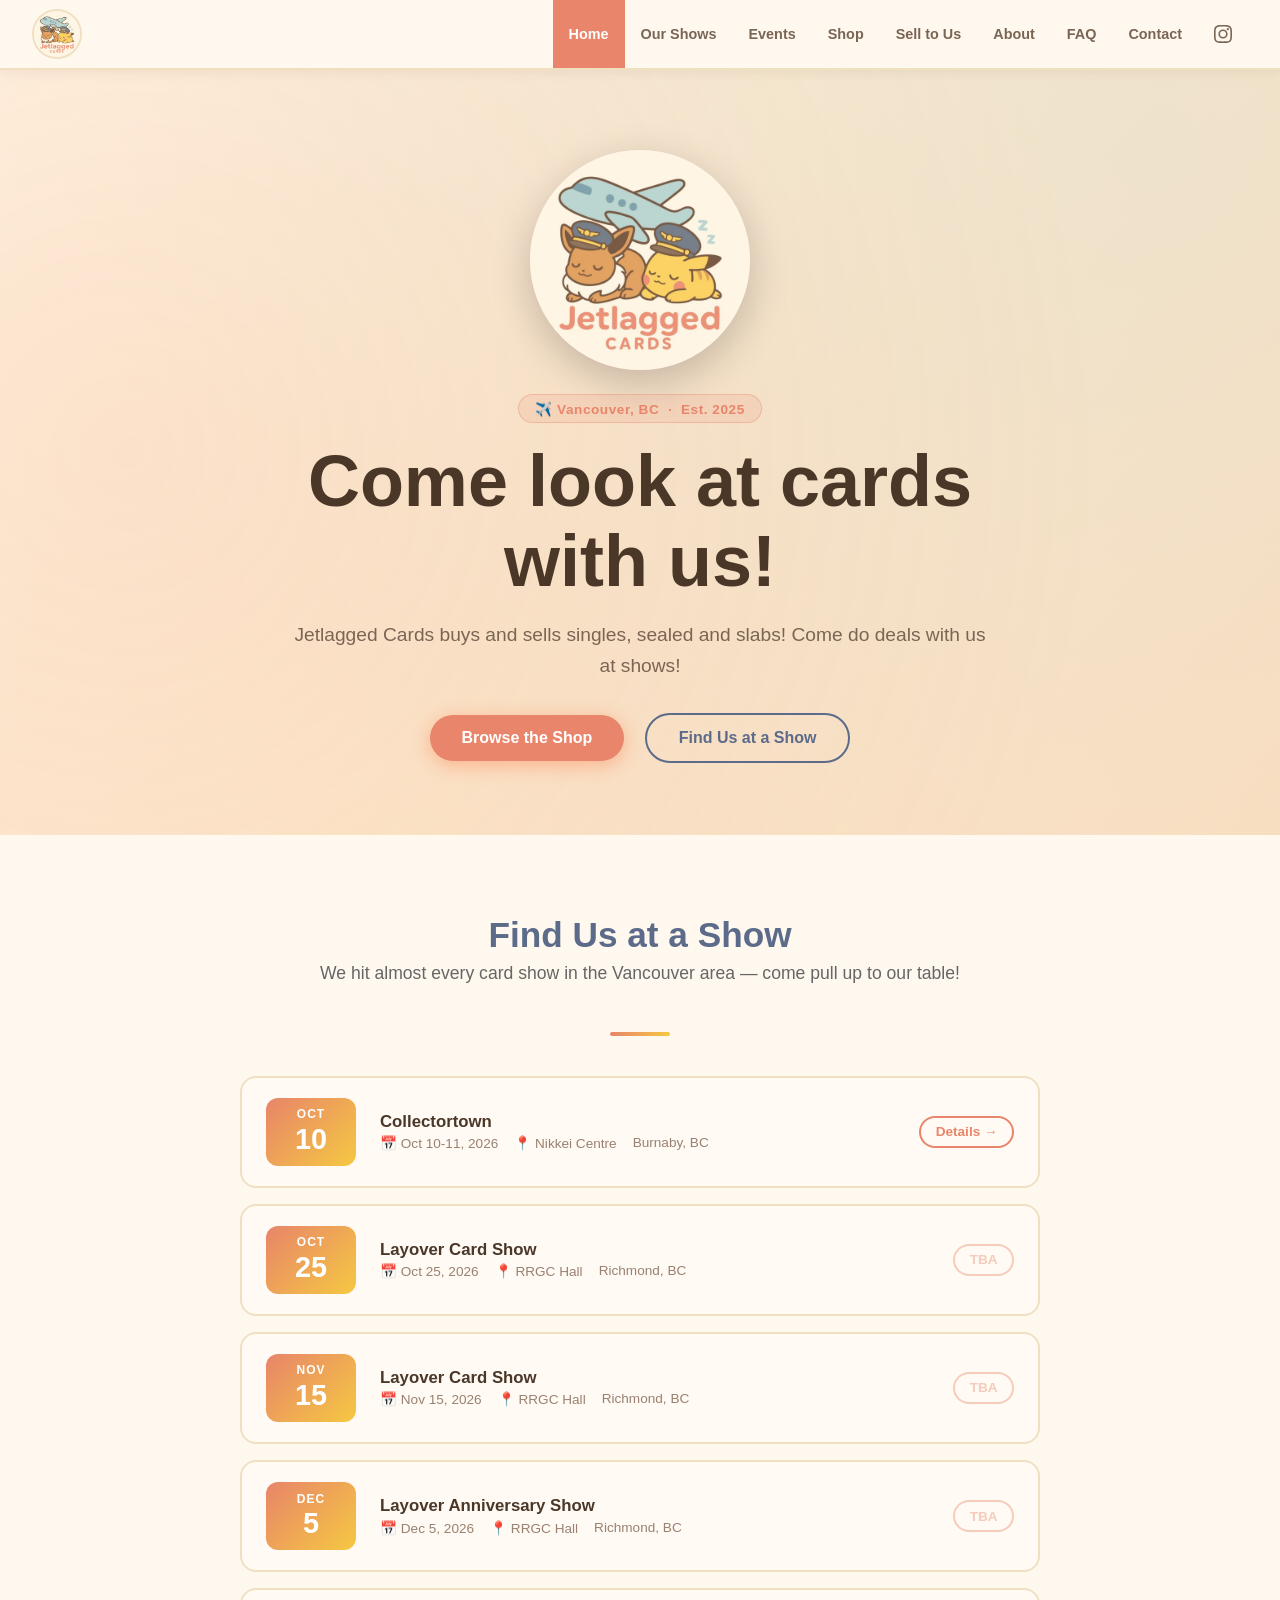
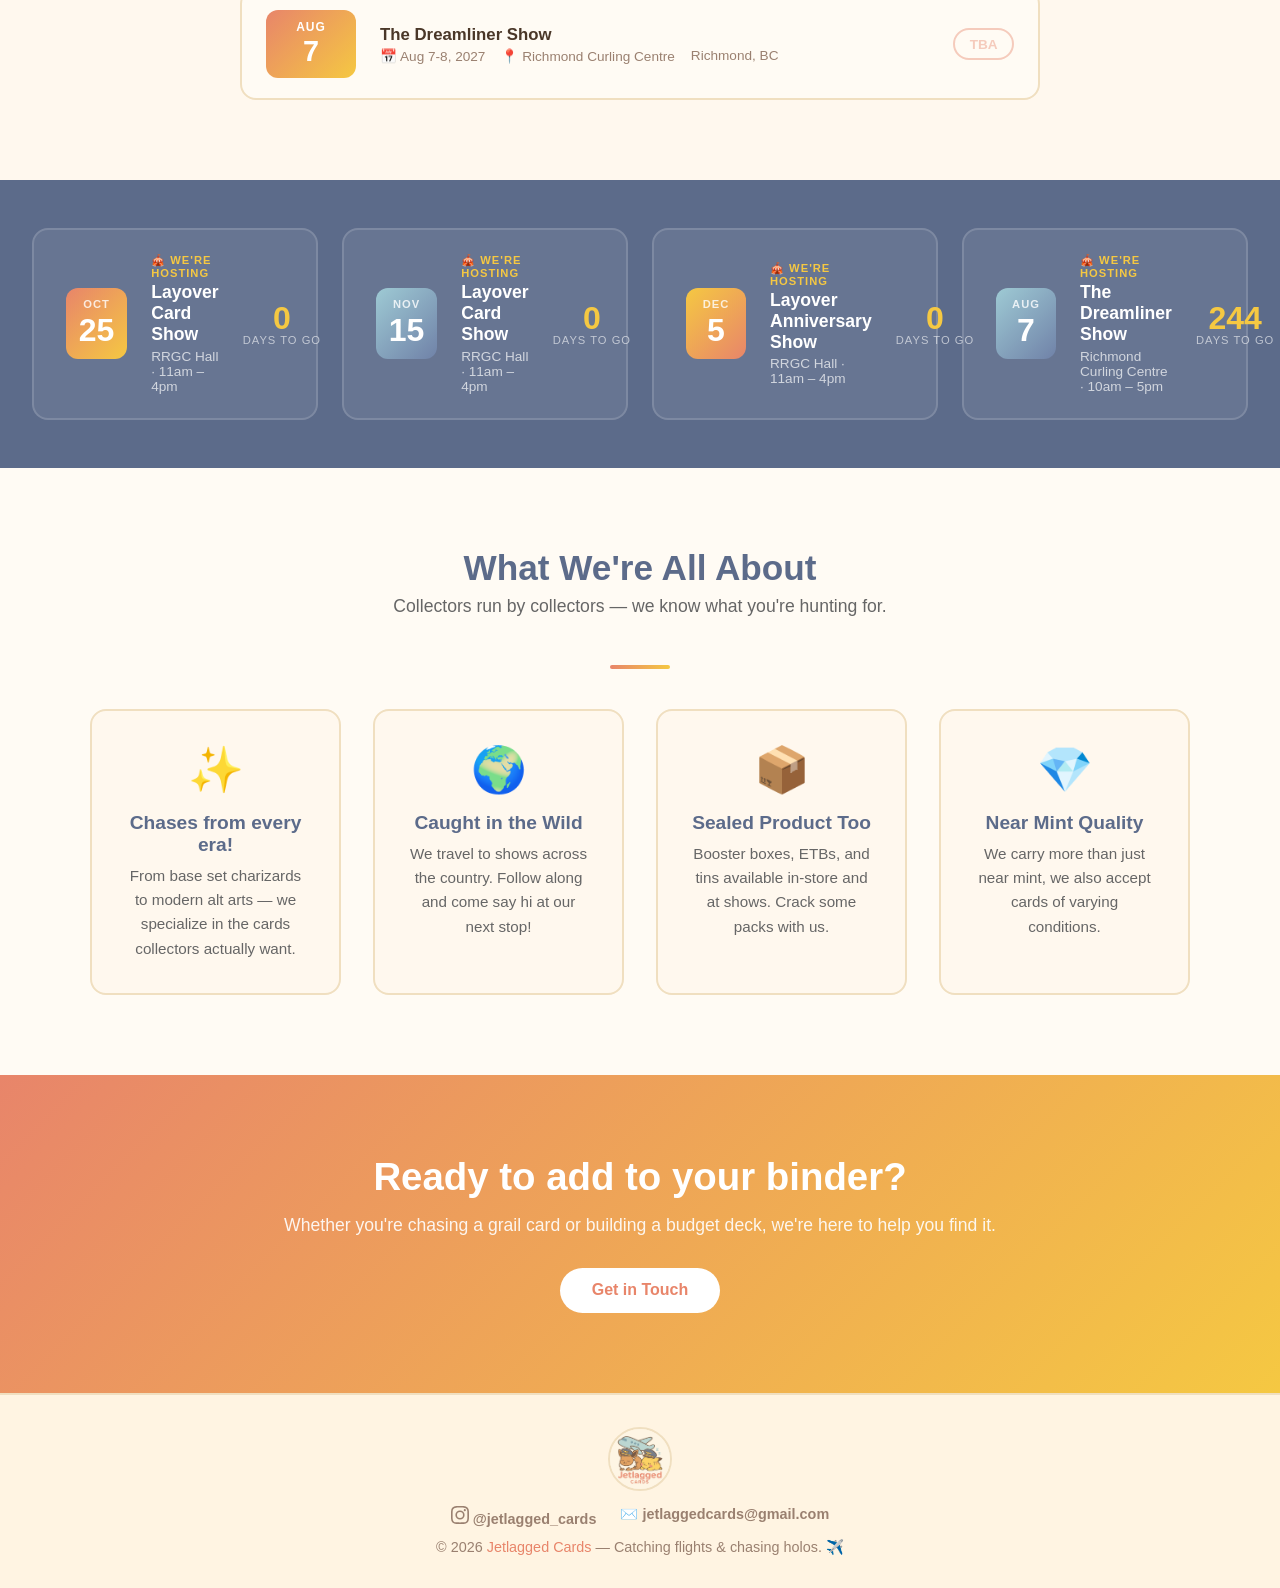
==== commit 8e0ad43b: "Remove completed Vancity show, add Layover $5 entry and Oct 25 tickets - Remove the completed Vancit" ====
--- a/index.html
+++ b/index.html
@@ -45,29 +45,6 @@
         <a href="#" class="btn btn-outline" id="hero-cta-secondary" data-scroll="shows-section"></a>
       </div>
     </div>
-
-    <div class="hero-slide hero-slide-spotlight" data-slide="1">
-      <div class="hero-spotlight-inner">
-        <div class="hero-spotlight-imgwrap">
-          <img class="hero-spotlight-img" src="images/vancity-spotlight.jpg"
-               alt="Vancity Card Show — Vancouver Convention Centre West · October 2-4, 2026 · Jetlagged Cards confirmed vendor"
-               onerror="this.closest('.hero-slide-spotlight').classList.add('img-missing')" />
-          <div class="hero-spotlight-fallback">
-            <div class="hero-spotlight-badge">🃏 Featured Show</div>
-            <h2>Vancity Card Show</h2>
-            <p>Oct 2-4, 2026 · Vancouver Convention Centre West</p>
-          </div>
-        </div>
-        <a href="https://www.vancityshow.com/" target="_blank" rel="noopener" class="btn btn-primary hero-spotlight-cta">Get Tickets Here →</a>
-      </div>
-    </div>
-
-    <button class="hero-nav hero-prev" aria-label="Previous slide">‹</button>
-    <button class="hero-nav hero-next" aria-label="Next slide">›</button>
-    <div class="hero-dots">
-      <button class="hero-dot active" data-goto="0" aria-label="Show slide 1"></button>
-      <button class="hero-dot" data-goto="1" aria-label="Show slide 2"></button>
-    </div>
   </div>
 
   <section class="shows-section" id="shows-section">
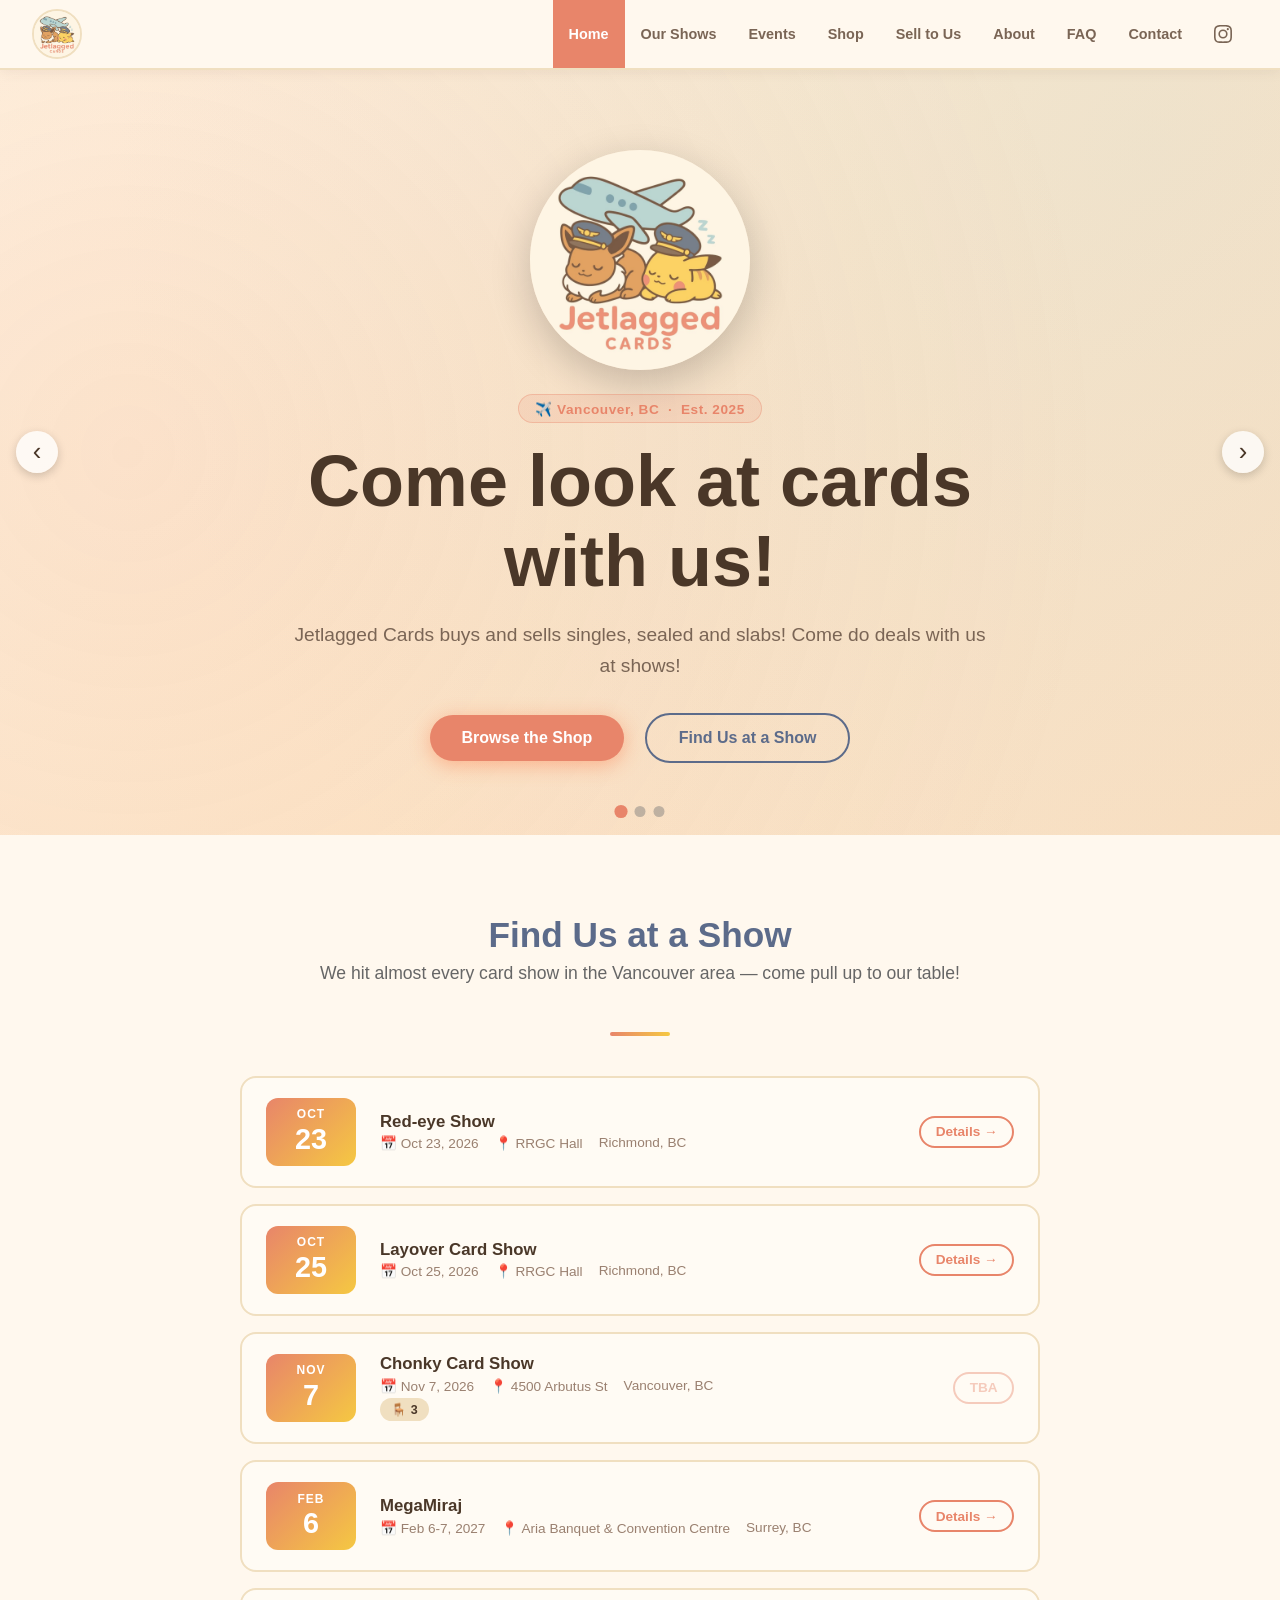
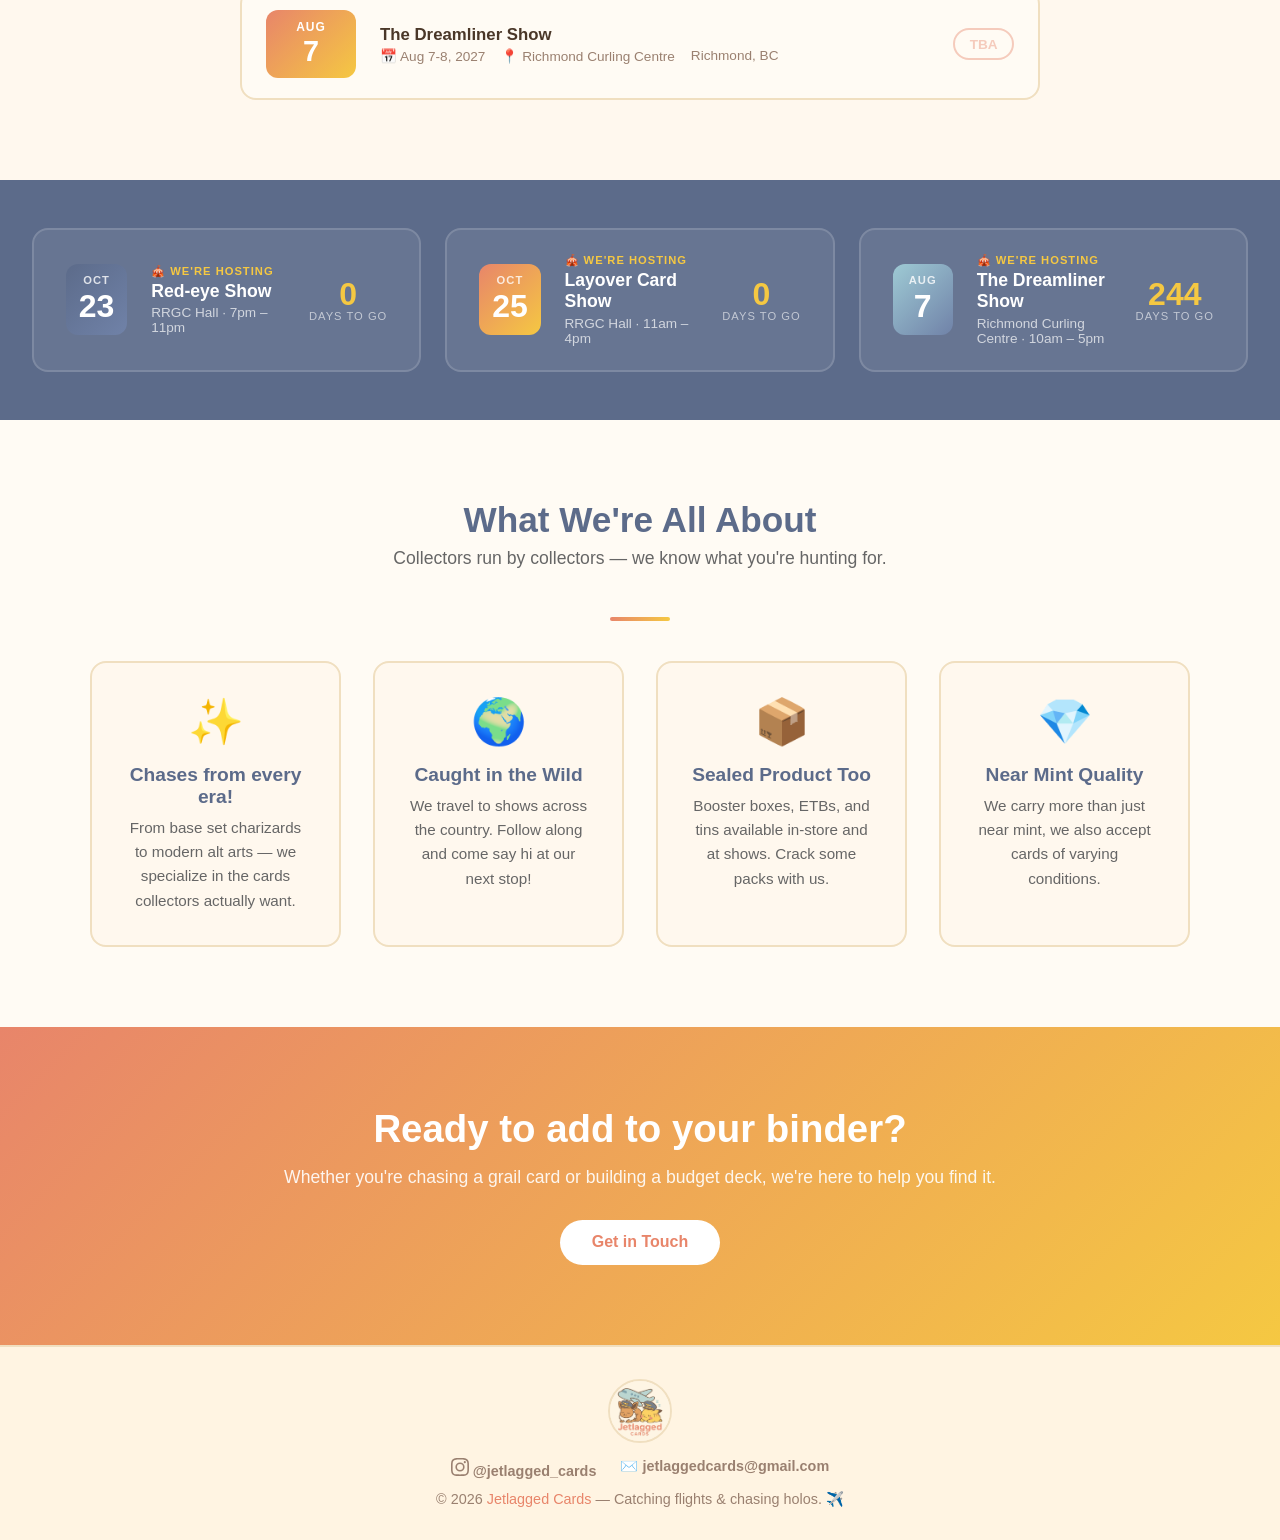
==== commit 967d0f4c: "Add Oct weekend + MegaMiraj shows; rebuild carousel with 3 slides - Remove completed/pending shows (" ====
--- a/index.html
+++ b/index.html
@@ -45,6 +45,46 @@
         <a href="#" class="btn btn-outline" id="hero-cta-secondary" data-scroll="shows-section"></a>
       </div>
     </div>
+
+    <div class="hero-slide hero-slide-spotlight" data-slide="1">
+      <div class="hero-spotlight-inner">
+        <div class="hero-spotlight-imgwrap">
+          <img class="hero-spotlight-img" src="images/redeye-layover.jpg"
+               alt="Red-eye Show (Fri Oct 23) and Layover Card Show (Sun Oct 25) — one weekend, one ticket, at RRGC Hall, Richmond BC"
+               onerror="this.closest('.hero-slide-spotlight').classList.add('img-missing')" />
+          <div class="hero-spotlight-fallback">
+            <div class="hero-spotlight-badge">🎟️ 2 Shows · 1 Weekend · 1 Ticket</div>
+            <h2>Red-eye + Layover Weekend</h2>
+            <p>Fri Oct 23 (7–11PM) &amp; Sun Oct 25 (11AM–4PM) · RRGC Hall · $3 online</p>
+          </div>
+        </div>
+        <a href="#" class="btn btn-primary hero-spotlight-cta" data-page="our-shows">Get Weekend Tickets →</a>
+      </div>
+    </div>
+
+    <div class="hero-slide hero-slide-spotlight" data-slide="2">
+      <div class="hero-spotlight-inner">
+        <div class="hero-spotlight-imgwrap">
+          <img class="hero-spotlight-img" src="images/megamiraj.jpg"
+               alt="MegaMiraj card show — Feb 6-7, 2027 · Aria Banquet & Convention Centre, Surrey BC · free admission"
+               onerror="this.closest('.hero-slide-spotlight').classList.add('img-missing')" />
+          <div class="hero-spotlight-fallback">
+            <div class="hero-spotlight-badge">🌟 Featured Show</div>
+            <h2>MegaMiraj</h2>
+            <p>Feb 6-7, 2027 · Aria Banquet &amp; Convention Centre, Surrey · Free admission</p>
+          </div>
+        </div>
+        <a href="https://www.instagram.com/p/Dc1PkqipyE4/" target="_blank" rel="noopener" class="btn btn-primary hero-spotlight-cta">Learn More →</a>
+      </div>
+    </div>
+
+    <button class="hero-nav hero-prev" aria-label="Previous slide">‹</button>
+    <button class="hero-nav hero-next" aria-label="Next slide">›</button>
+    <div class="hero-dots">
+      <button class="hero-dot active" data-goto="0" aria-label="Show slide 1"></button>
+      <button class="hero-dot" data-goto="1" aria-label="Show slide 2"></button>
+      <button class="hero-dot" data-goto="2" aria-label="Show slide 3"></button>
+    </div>
   </div>
 
   <section class="shows-section" id="shows-section">
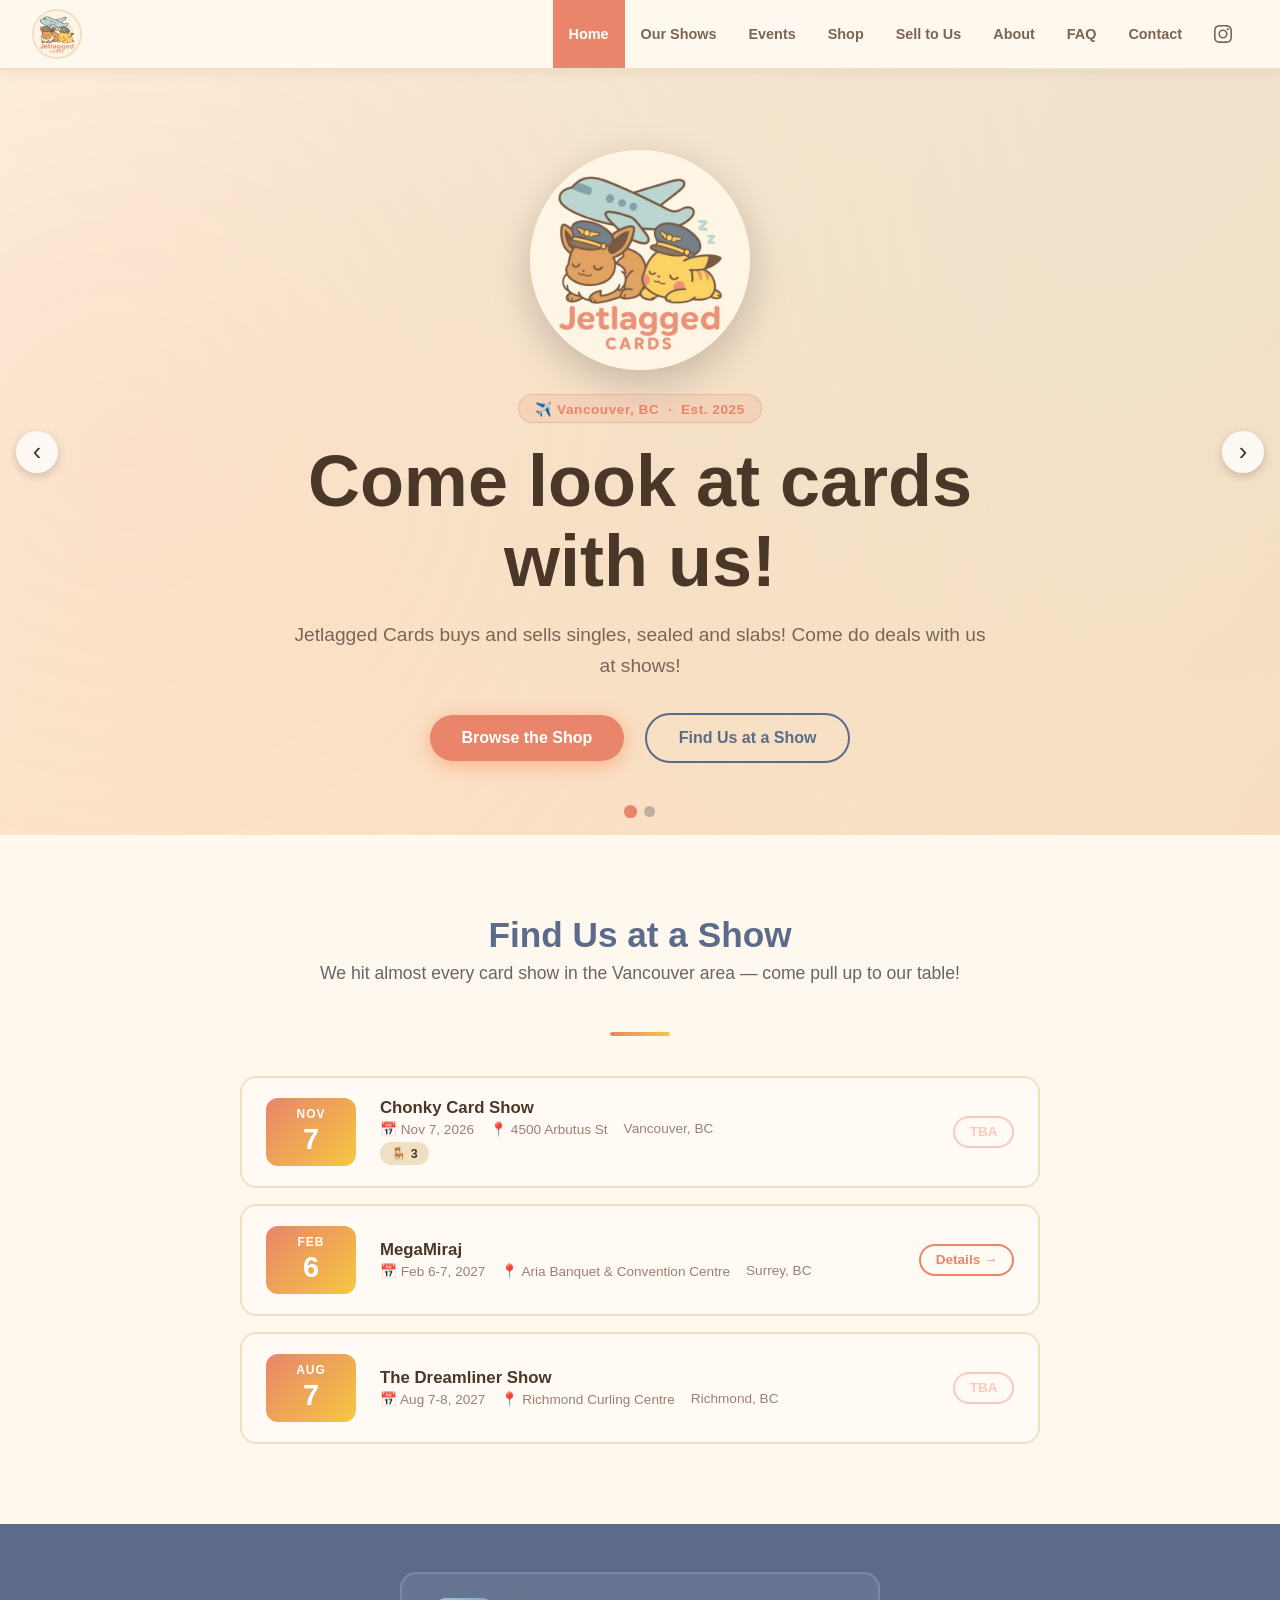
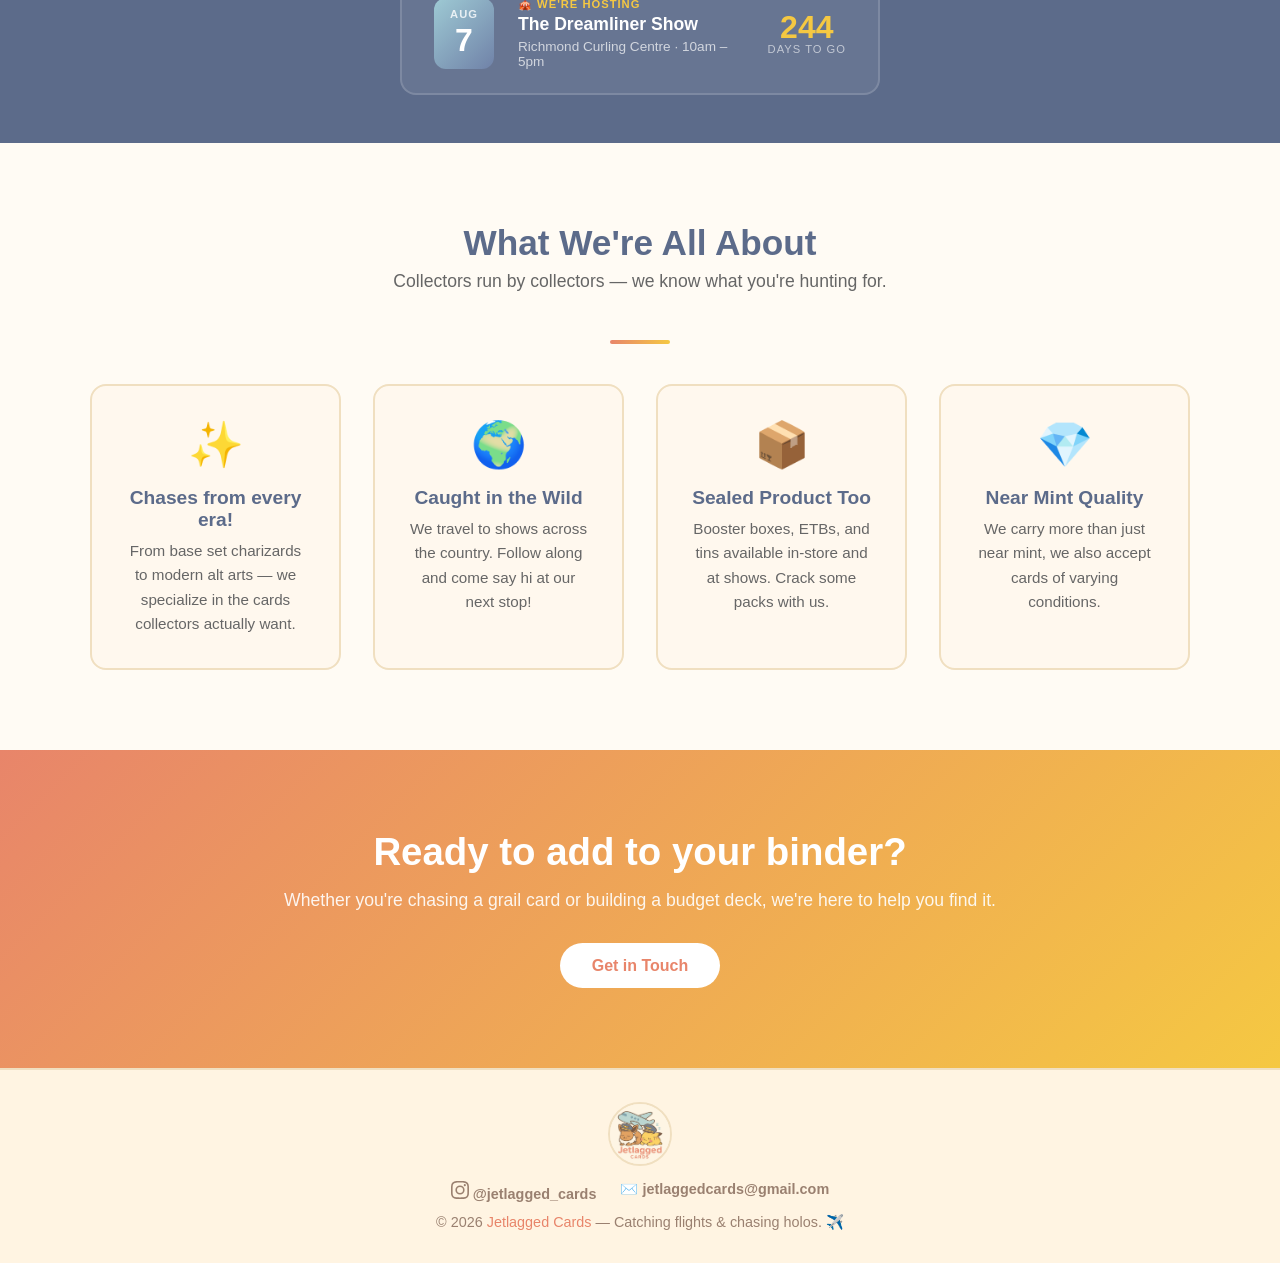
==== commit 99559066: "Remove passed Oct 23 Red-eye and Oct 25 Layover shows Both dates have passed, so drop them from the " ====
--- a/index.html
+++ b/index.html
@@ -49,22 +49,6 @@
     <div class="hero-slide hero-slide-spotlight" data-slide="1">
       <div class="hero-spotlight-inner">
         <div class="hero-spotlight-imgwrap">
-          <img class="hero-spotlight-img" src="images/redeye-layover.jpg"
-               alt="Red-eye Show (Fri Oct 23) and Layover Card Show (Sun Oct 25) — one weekend, one ticket, at RRGC Hall, Richmond BC"
-               onerror="this.closest('.hero-slide-spotlight').classList.add('img-missing')" />
-          <div class="hero-spotlight-fallback">
-            <div class="hero-spotlight-badge">🎟️ 2 Shows · 1 Weekend · 1 Ticket</div>
-            <h2>Red-eye + Layover Weekend</h2>
-            <p>Fri Oct 23 (7–11PM) &amp; Sun Oct 25 (11AM–4PM) · RRGC Hall · $3 online</p>
-          </div>
-        </div>
-        <a href="#" class="btn btn-primary hero-spotlight-cta" data-page="our-shows">Get Weekend Tickets →</a>
-      </div>
-    </div>
-
-    <div class="hero-slide hero-slide-spotlight" data-slide="2">
-      <div class="hero-spotlight-inner">
-        <div class="hero-spotlight-imgwrap">
           <img class="hero-spotlight-img" src="images/megamiraj.jpg"
                alt="MegaMiraj card show — Feb 6-7, 2027 · Aria Banquet & Convention Centre, Surrey BC · free admission"
                onerror="this.closest('.hero-slide-spotlight').classList.add('img-missing')" />
@@ -83,7 +67,6 @@
     <div class="hero-dots">
       <button class="hero-dot active" data-goto="0" aria-label="Show slide 1"></button>
       <button class="hero-dot" data-goto="1" aria-label="Show slide 2"></button>
-      <button class="hero-dot" data-goto="2" aria-label="Show slide 3"></button>
     </div>
   </div>
 
